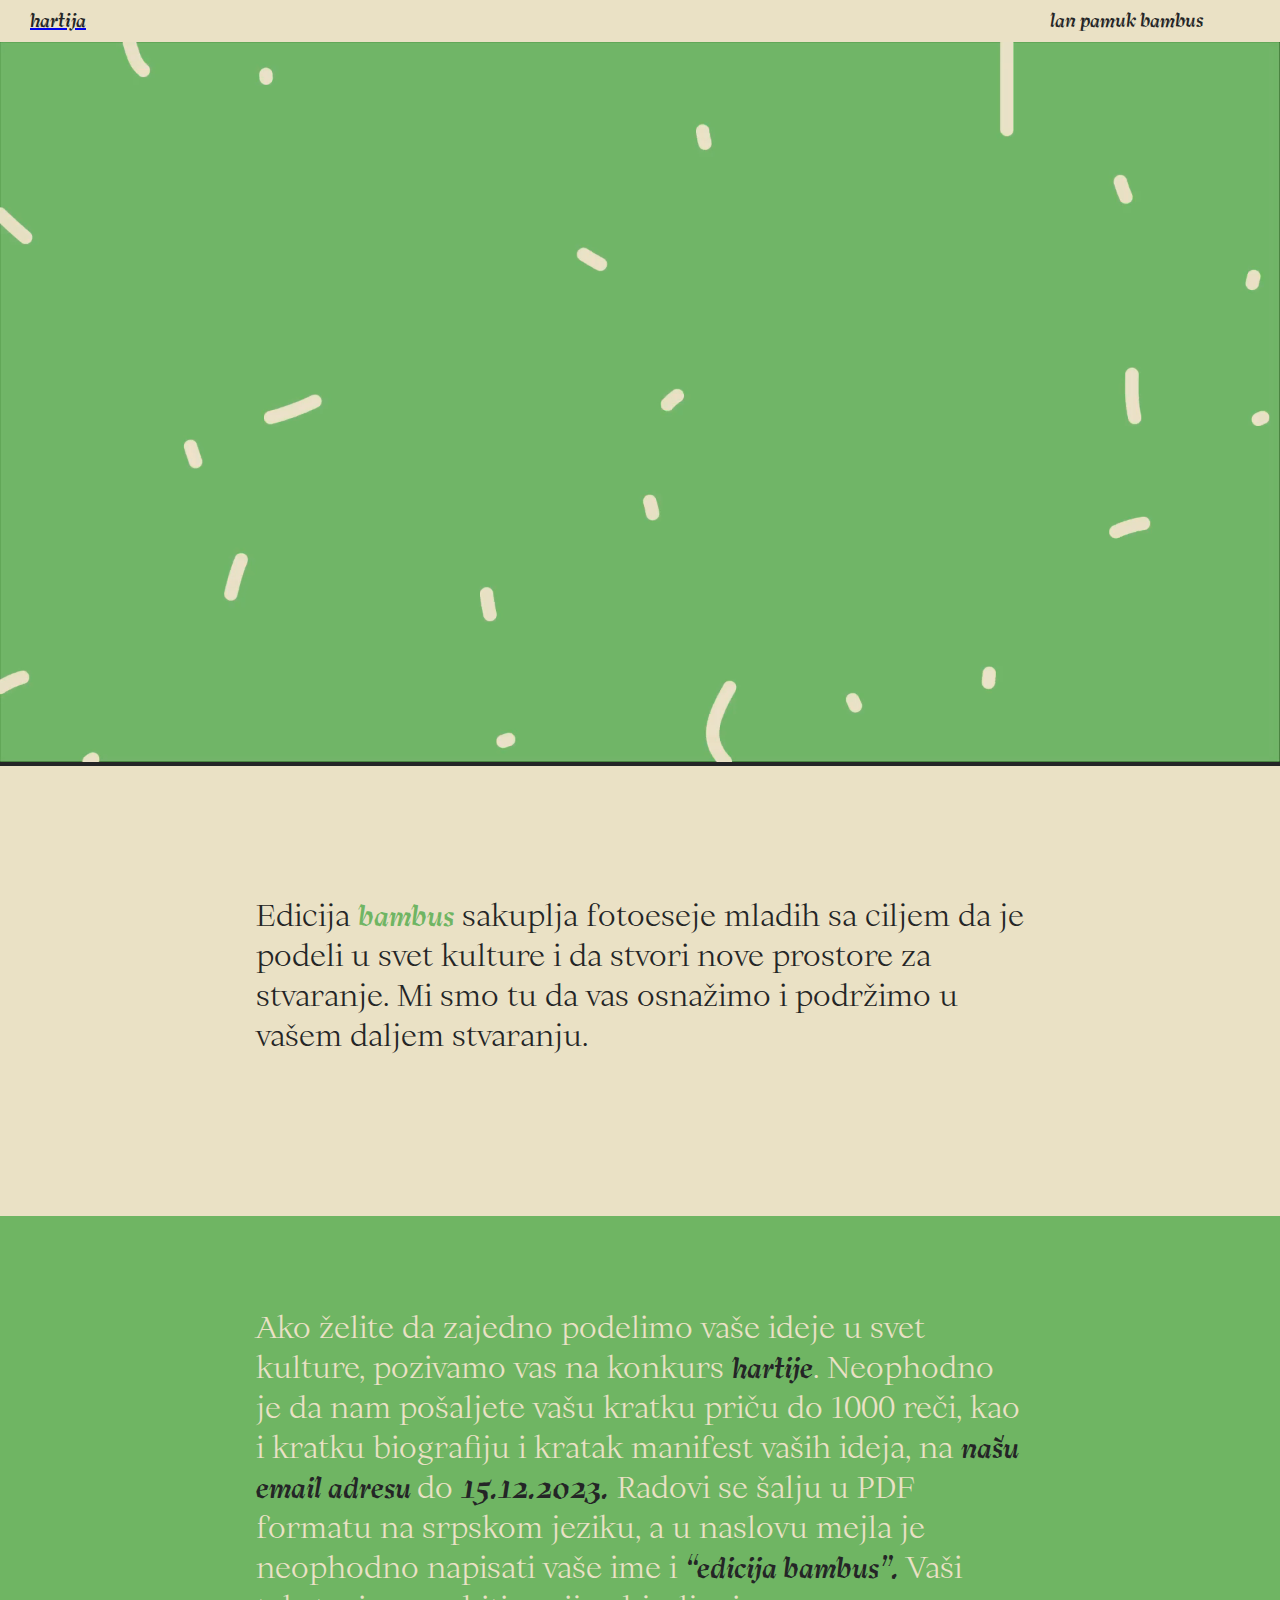
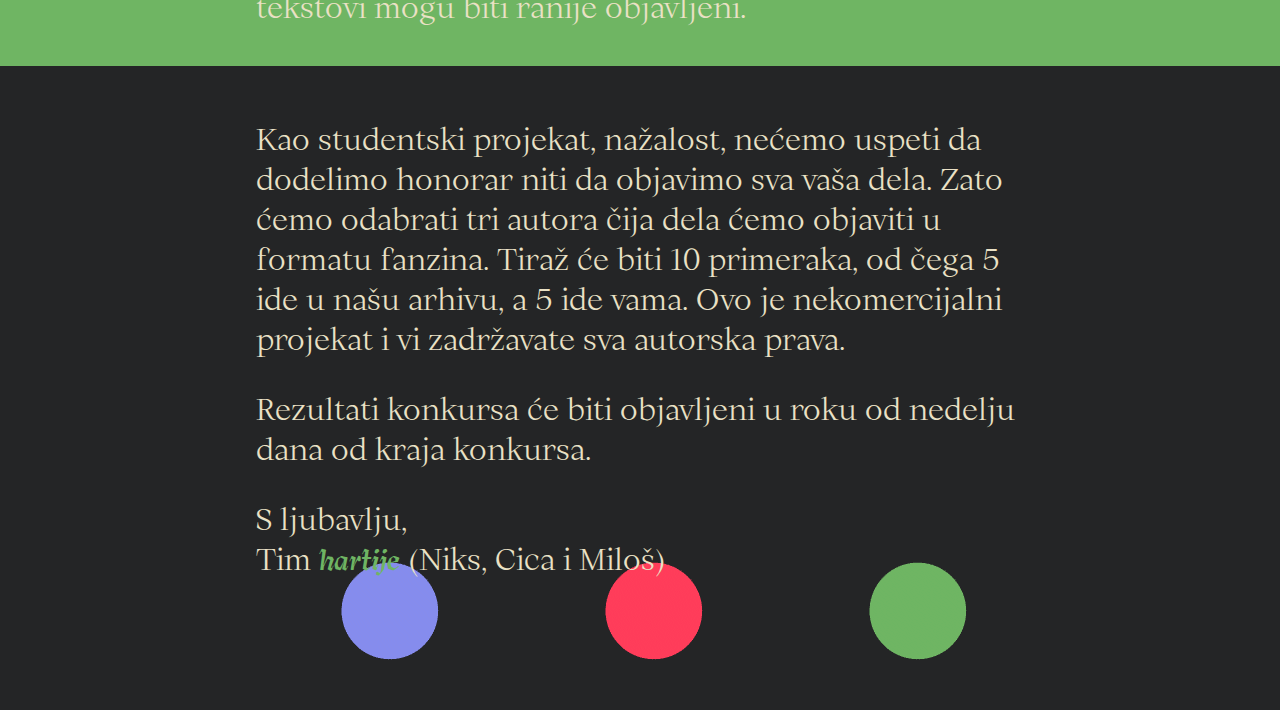
==== html/bambus.html @ 6cda8333 "lan" ====
<!DOCTYPE html>
<html>
<head>
	<meta charset="utf-8">
	<meta name="viewport" content="width=device-width, initial-scale=1">
	<title>bambus</title>
	<link rel="stylesheet" type="text/css" href="./bambus.css">
</head>
<body>
	<header>
		<div id="naslov">
			<a href="../index.html"><h1>hartija</h1></a>
		</div>

		<nav>
			<h1>
				<a href="./lan.html" class="lan">lan</a>
				<a href="./pamuk.html" class="pamuk">pamuk</a>
				<a href="./bambus.html" class="bambus">bambus</a>
			</h1>
		</nav>
	</header>
	
	<section class="vid">
		<div class="holder">
			<video src="../images/bambus landscape.mp4" id="desktop" autoplay muted loop>
			</video>
			<video src="../images/bambus portrait.mp4" id="mobile" autoplay muted loop>
			</video>
		</div>
	</section>

	<section id="bambus-01">
		<div class="text-holder">
			<p>Edicija <span class="bambus">bambus</span> sakuplja fotoeseje mladih sa ciljem da je podeli u svet kulture i da stvori nove prostore za stvaranje. Mi smo tu da vas osnažimo i podržimo u vašem daljem stvaranju.
			</p>
		</div>
	</section>

	<section id="bambus-02">
		<div class="text-holder">
			<p>Ako želite da zajedno podelimo vaše ideje u svet kulture, pozivamo vas na konkurs <span class="bambus">hartije</span>. Neophodno je da nam pošaljete vašu kratku priču do 1000 reči, kao i kratku biografiju i kratak manifest vaših ideja, na <a href="mailto:bambus@hartija.xyz">našu email adresu </a> do <span class="bambus">15.12.2023.</span> Radovi se šalju u PDF formatu na srpskom jeziku, a u naslovu mejla je neophodno napisati vaše ime i <span class="bambus">“edicija bambus”.</span> Vaši tekstovi mogu biti ranije objavljeni.
			</p>
		</div>
	</section>

	<section id="bambus-03">
		<div class="text-holder">
			<p>Kao studentski projekat, nažalost, nećemo uspeti da dodelimo honorar niti da objavimo sva vaša dela. Zato ćemo odabrati tri autora čija dela ćemo objaviti u formatu fanzina. Tiraž će biti 10 primeraka, od čega 5 ide u našu arhivu, a 5 ide vama. Ovo je nekomercijalni projekat i vi zadržavate sva autorska prava.
			</p>
			<p>Rezultati konkursa će biti objavljeni u roku od nedelju dana od kraja konkursa.
			</p>
			<p>S ljubavlju, <br> Tim <span class="bambus">hartije</span> (Niks, Cica i Miloš)
			</p>
		</div>
	</section>

	<section class="grid">
		<a href="./lan.html"><img src="../images/lan active.gif"></a>
		<a href="./pamuk.html"><img src="../images/pamuk active.gif"></a>
		<a href="./bambus.html"><img src="../images/bambus active.gif"></a>
	</section>
</body>
</html>
---- html/bambus.css ----
@font-face {
  font-family: "Antikva Neue";
  src: url('../fonts/Antikva Neue.woff2') format('woff2'),
       url('../fonts/Antikva Neue.woff') format('woff');
  font-weight: 700;
  font-style: italic;
}



@font-face {
  font-family: "Ortica Linear Light";
  src: url('../fonts/OrticaLinear-Light.woff2') format('woff2'),
       url('../fonts/OrticaLinear-Light.woff') format('woff');
  font-weight: 100;
  font-style: normal;
}

body {
  margin: 0;
  box-sizing: border-box;
  background-color: #242526;
}

header {
  position: sticky;
  z-index: 100;
  top: 0;
  margin: 0;
  padding: 10px 0 10px 0;
  background-color: #eae1c5;
  display: grid;
  grid-template-columns: auto auto;
}

header h1 {
  font-family: "Antikva Neue", serif;
  font-weight: 700;
  font-style: italic;
  font-size: 20px;
  color: #242526;
  width:200px;
  margin: 0;  
}

.naslov a {
  font-family: "Antikva Neue", serif;
  font-weight: 700;
  font-style: italic;
  font-size: 20px;
  text-decoration: none;
  color: #242526;
  width:200px;
  margin: 0;  
}

.naslov a:hover{
  font-family: "Ortica Linear Light";
  font-family: 100;
  font-size: 20px;
}

header p{
  font-family: "Ortica Linear Light", serif;
  font-weight: 100;
  font-size: 20px;
  color: #242526;
  margin: 0;
}

nav a {
  color: #242526;
  text-decoration: none;
}

nav a.lan:hover {
  color: #868BE9;
}

nav a.pamuk:hover {
  color: #FF3D5A;
}

nav a.bambus:hover {
  color: #6FB563;
}

#naslov {
  margin-left: 30px;
  justify-self: left;
}

nav {
  margin-right: 30px;
  justify-self: right;
}

section.vid div.holder {
  position: relative;
  top: 0;
  padding: 0;
}

section.vid video {
  width: 100%;
}

section#bambus-01 {
  display: block;
  position: relative;
  background: #eae1c5;
  padding: 0;
}

section#bambus-01 div.text-holder {
  margin: 8% 20%;
  display: block;
  position: absolute;
  justify-content: center;
  align-content: center;
}

section#bambus-01 p{
  font-family: "Ortica Linear Light", serif;
  font-weight: 100;
  display: block;
  color: #242526;
}

section#bambus-01 span {
  font-family: "Antikva Neue";
  font-weight: 700;
  font-style: italic;
  display: inline;
  color: #FF3D5A;
}

section#bambus-01 {
  display: block;
  position: relative;
  background: #eae1c5;
  padding: 0;
}

section#bambus-01 div.text-holder {
  margin: 8% 20%;
  display: block;
  position: absolute;
  justify-content: center;
  align-content: center;
}

section#bambus-01 p{
  font-family: "Ortica Linear Light", serif;
  font-weight: 100;
  display: block;
  color: #242526;
}

section#bambus-01 span {
  font-family: "Antikva Neue";
  font-weight: 700;
  font-style: italic;
  display: inline;
  color: #6FB563;
}

section#bambus-02 {
  display: block;
  position: relative;
  background: #6FB563;
  padding: 0;
}

section#bambus-02 div.text-holder {
  margin: 5% 20%;
  display: block;
  position: absolute;
  justify-content: center;
  align-content: center;
}

section#bambus-02 p{
  font-family: "Ortica Linear Light", serif;
  font-weight: 100;
  display: block;
  color: #eae1c5;
}

section#bambus-02 a, span {
  font-family: "Antikva Neue";
  font-weight: 700;
  font-style: italic;
  text-decoration: none;
  display: inline;
  color: #242526;
}

section#bambus-03 {
  display: block;
  position: relative;
  background: #242526;
  padding: 0;
}

section#bambus-03 div.text-holder {
  margin: 2% 20%;
  display: block;
  position: absolute;
  justify-content: center;
  align-content: center;
}

section#bambus-03 p{
  font-family: "Ortica Linear Light", serif;
  font-weight: 100;
  display: block;
  color: #eae1c5;
}

section#bambus-03 span {
  font-family: "Antikva Neue";
  font-weight: 700;
  font-style: italic;
  text-decoration: none;
  display: inline;
  color: #6FB563;
}

section.grid {
  display: grid;
  margin: 5vh 5vw 5vh 15vw;
  grid-row-gap: 5vw;
  grid-column-gap: 5vw;
  justify-content: center;
  align-items: center;
}

section.grid img{
  width: 50%;
  justify-content: center;
  align-items: center;
}


@media screen and (max-width: 700px) {
    #desktop {
      display: none;
    }

    section.grid {
      grid-template-columns: auto auto auto;
    }

    section#bambus-01 {
      height: 40vh  ;
    }

    section#bambus-01 div.text-holder {
      font-size: 20px;
    }

    section#bambus-02 {
      height: 80vh;
    }

    section#bambus-02 div.text-holder {
      font-size: 20px;
    }

    section#bambus-03 {
      height: 80vh;
    }

    section#bambus-03 div.text-holder {
      font-size: 20px;
    }
}
    
@media screen and (min-width: 701px) {

    #mobile {
        display: none;
    }

    section.grid {
      grid-template-columns: auto auto auto;
    }

    section#bambus-01 {
      height: 50vh;
    }

    section#bambus-01 div.text-holder {
      font-size: 30px;
    }

    section#bambus-02 {
      height: 50vh;
    }

    section#bambus-02 div.text-holder {
      font-size: 30px;
    }

    section#bambus-03 {
      height: 50vh;
    }

    section#bambus-03 div.text-holder {
      font-size: 30px;
    }

}
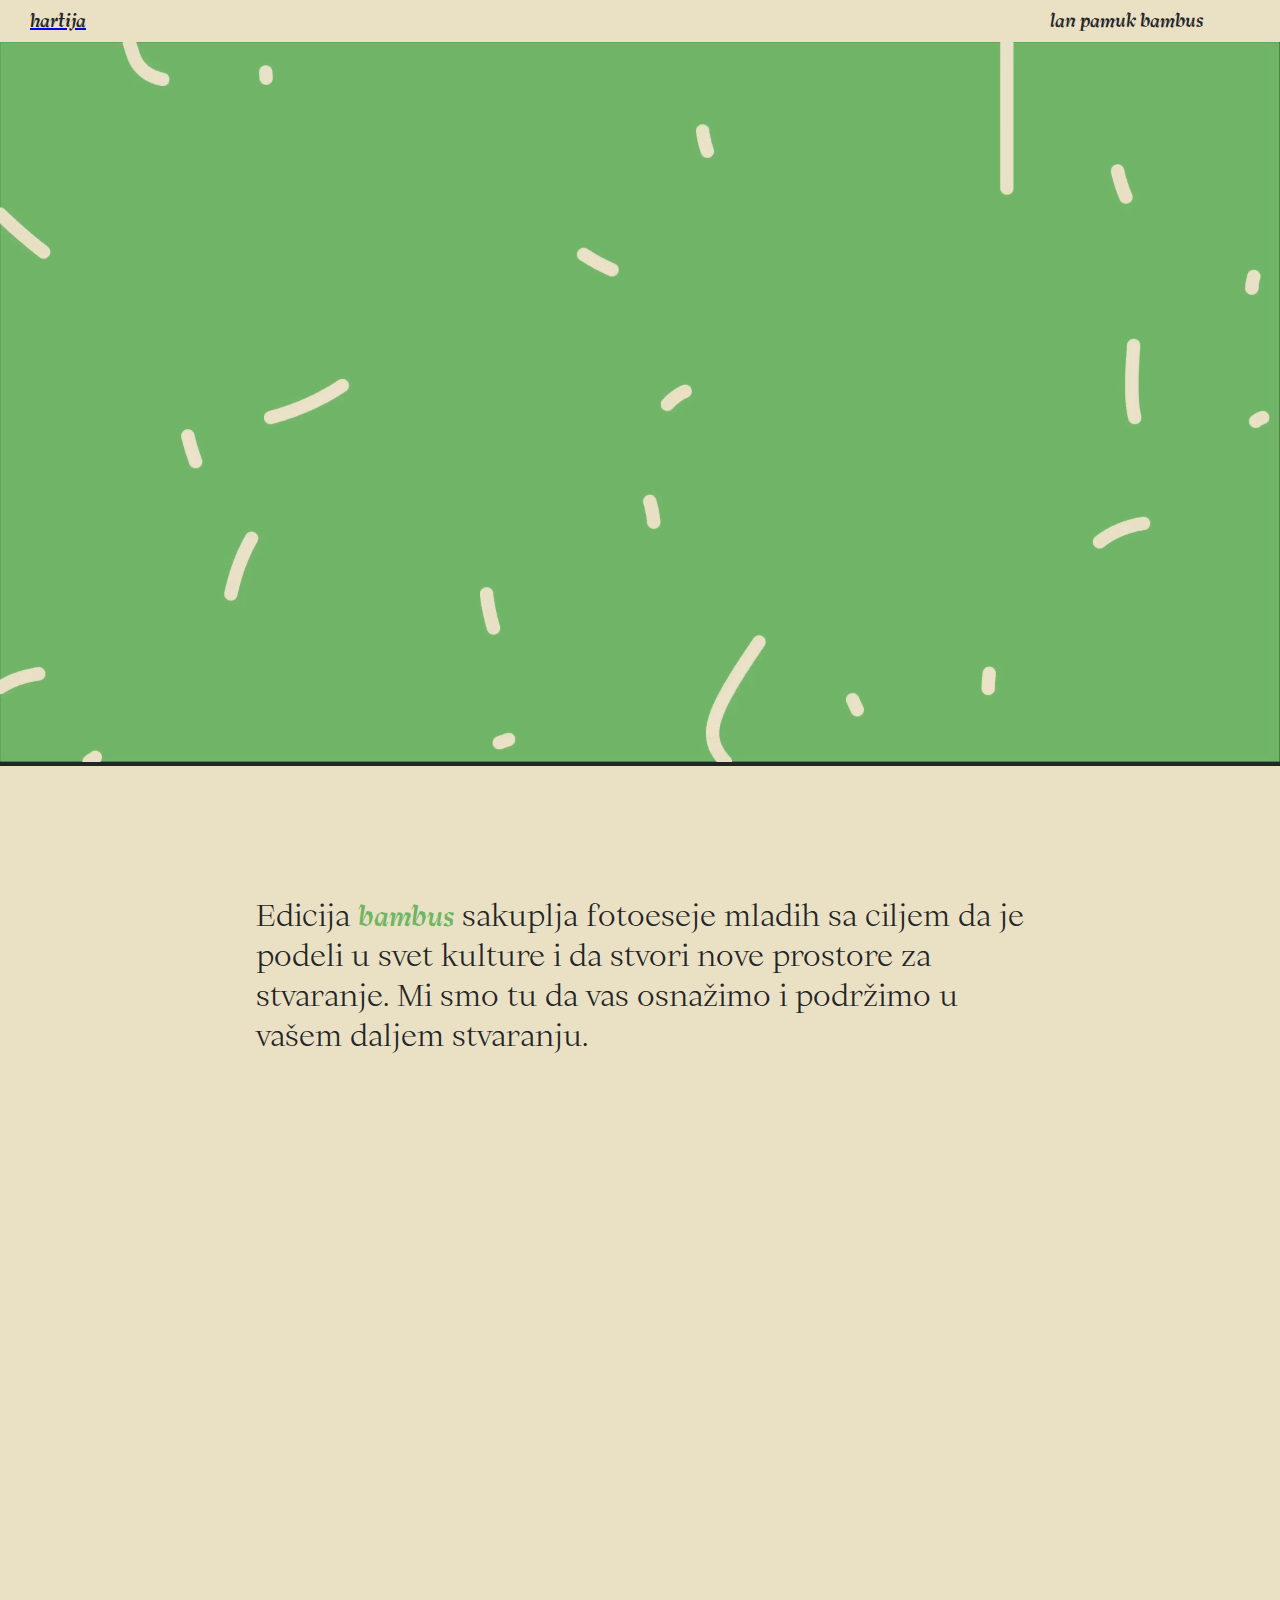
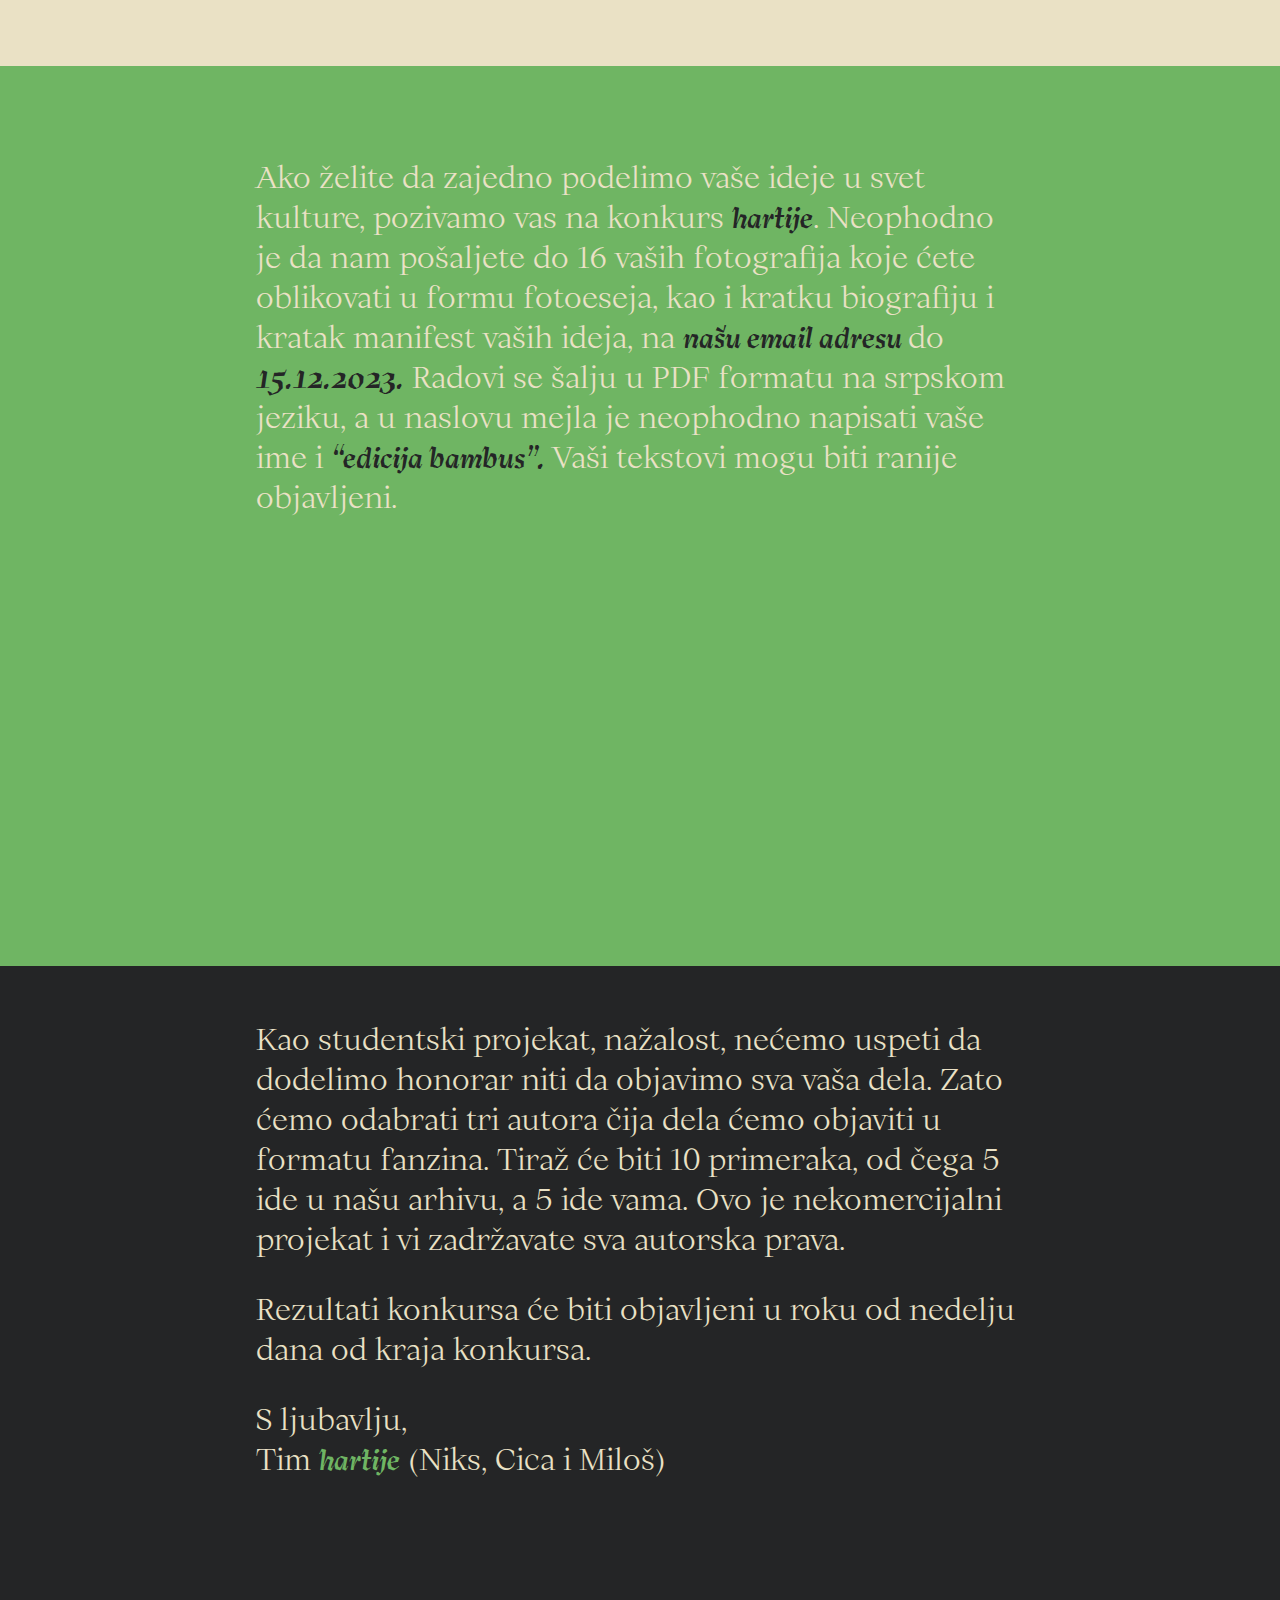
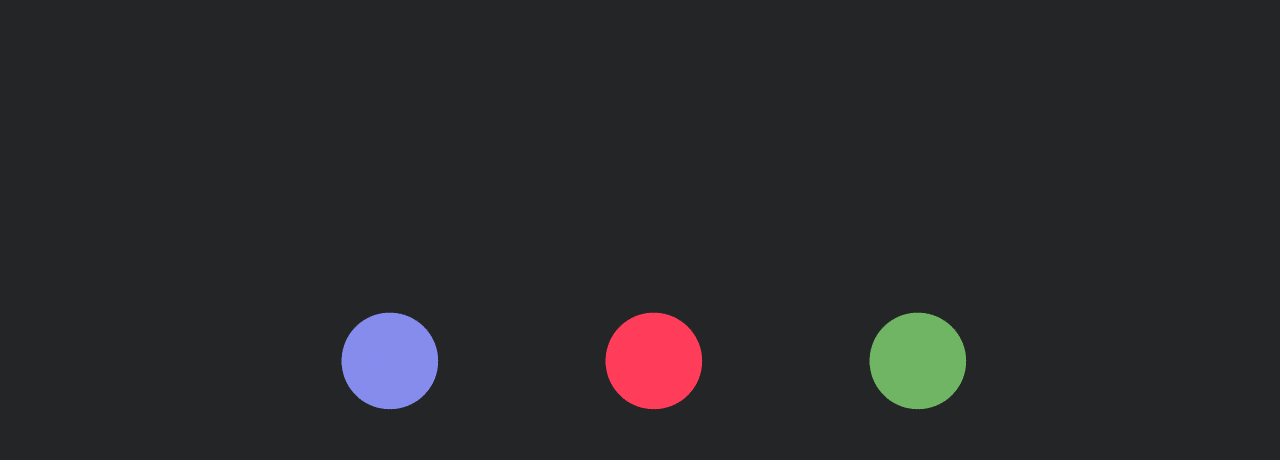
==== commit 2d2ea040: "typo" ====
--- a/html/bambus.html
+++ b/html/bambus.html
@@ -39,7 +39,7 @@
 
 	<section id="bambus-02">
 		<div class="text-holder">
-			<p>Ako želite da zajedno podelimo vaše ideje u svet kulture, pozivamo vas na konkurs <span class="bambus">hartije</span>. Neophodno je da nam pošaljete vašu kratku priču do 1000 reči, kao i kratku biografiju i kratak manifest vaših ideja, na <a href="mailto:bambus@hartija.xyz">našu email adresu </a> do <span class="bambus">15.12.2023.</span> Radovi se šalju u PDF formatu na srpskom jeziku, a u naslovu mejla je neophodno napisati vaše ime i <span class="bambus">“edicija bambus”.</span> Vaši tekstovi mogu biti ranije objavljeni.
+			<p>Ako želite da zajedno podelimo vaše ideje u svet kulture, pozivamo vas na konkurs <span class="bambus">hartije</span>. Neophodno je da nam pošaljete do 16 vaših fotografija koje ćete oblikovati u formu fotoeseja, kao i kratku biografiju i kratak manifest vaših ideja, na <a href="mailto:bambus@hartija.xyz">našu email adresu </a> do <span class="bambus">15.12.2023.</span> Radovi se šalju u PDF formatu na srpskom jeziku, a u naslovu mejla je neophodno napisati vaše ime i <span class="bambus">“edicija bambus”.</span> Vaši tekstovi mogu biti ranije objavljeni.
 			</p>
 		</div>
 	</section>
--- a/html/bambus.css
+++ b/html/bambus.css
@@ -132,36 +132,6 @@
   font-weight: 700;
   font-style: italic;
   display: inline;
-  color: #FF3D5A;
-}
-
-section#bambus-01 {
-  display: block;
-  position: relative;
-  background: #eae1c5;
-  padding: 0;
-}
-
-section#bambus-01 div.text-holder {
-  margin: 8% 20%;
-  display: block;
-  position: absolute;
-  justify-content: center;
-  align-content: center;
-}
-
-section#bambus-01 p{
-  font-family: "Ortica Linear Light", serif;
-  font-weight: 100;
-  display: block;
-  color: #242526;
-}
-
-section#bambus-01 span {
-  font-family: "Antikva Neue";
-  font-weight: 700;
-  font-style: italic;
-  display: inline;
   color: #6FB563;
 }
 
@@ -253,7 +223,7 @@
     }
 
     section#bambus-01 {
-      height: 40vh  ;
+      height: 100vh;
     }
 
     section#bambus-01 div.text-holder {
@@ -261,7 +231,7 @@
     }
 
     section#bambus-02 {
-      height: 80vh;
+      height: 100vh;
     }
 
     section#bambus-02 div.text-holder {
@@ -269,7 +239,7 @@
     }
 
     section#bambus-03 {
-      height: 80vh;
+      height: 100vh;
     }
 
     section#bambus-03 div.text-holder {
@@ -288,7 +258,7 @@
     }
 
     section#bambus-01 {
-      height: 50vh;
+      height: 100vh;
     }
 
     section#bambus-01 div.text-holder {
@@ -296,7 +266,7 @@
     }
 
     section#bambus-02 {
-      height: 50vh;
+      height: 100vh;
     }
 
     section#bambus-02 div.text-holder {
@@ -304,7 +274,7 @@
     }
 
     section#bambus-03 {
-      height: 50vh;
+      height: 100vh;
     }
 
     section#bambus-03 div.text-holder {
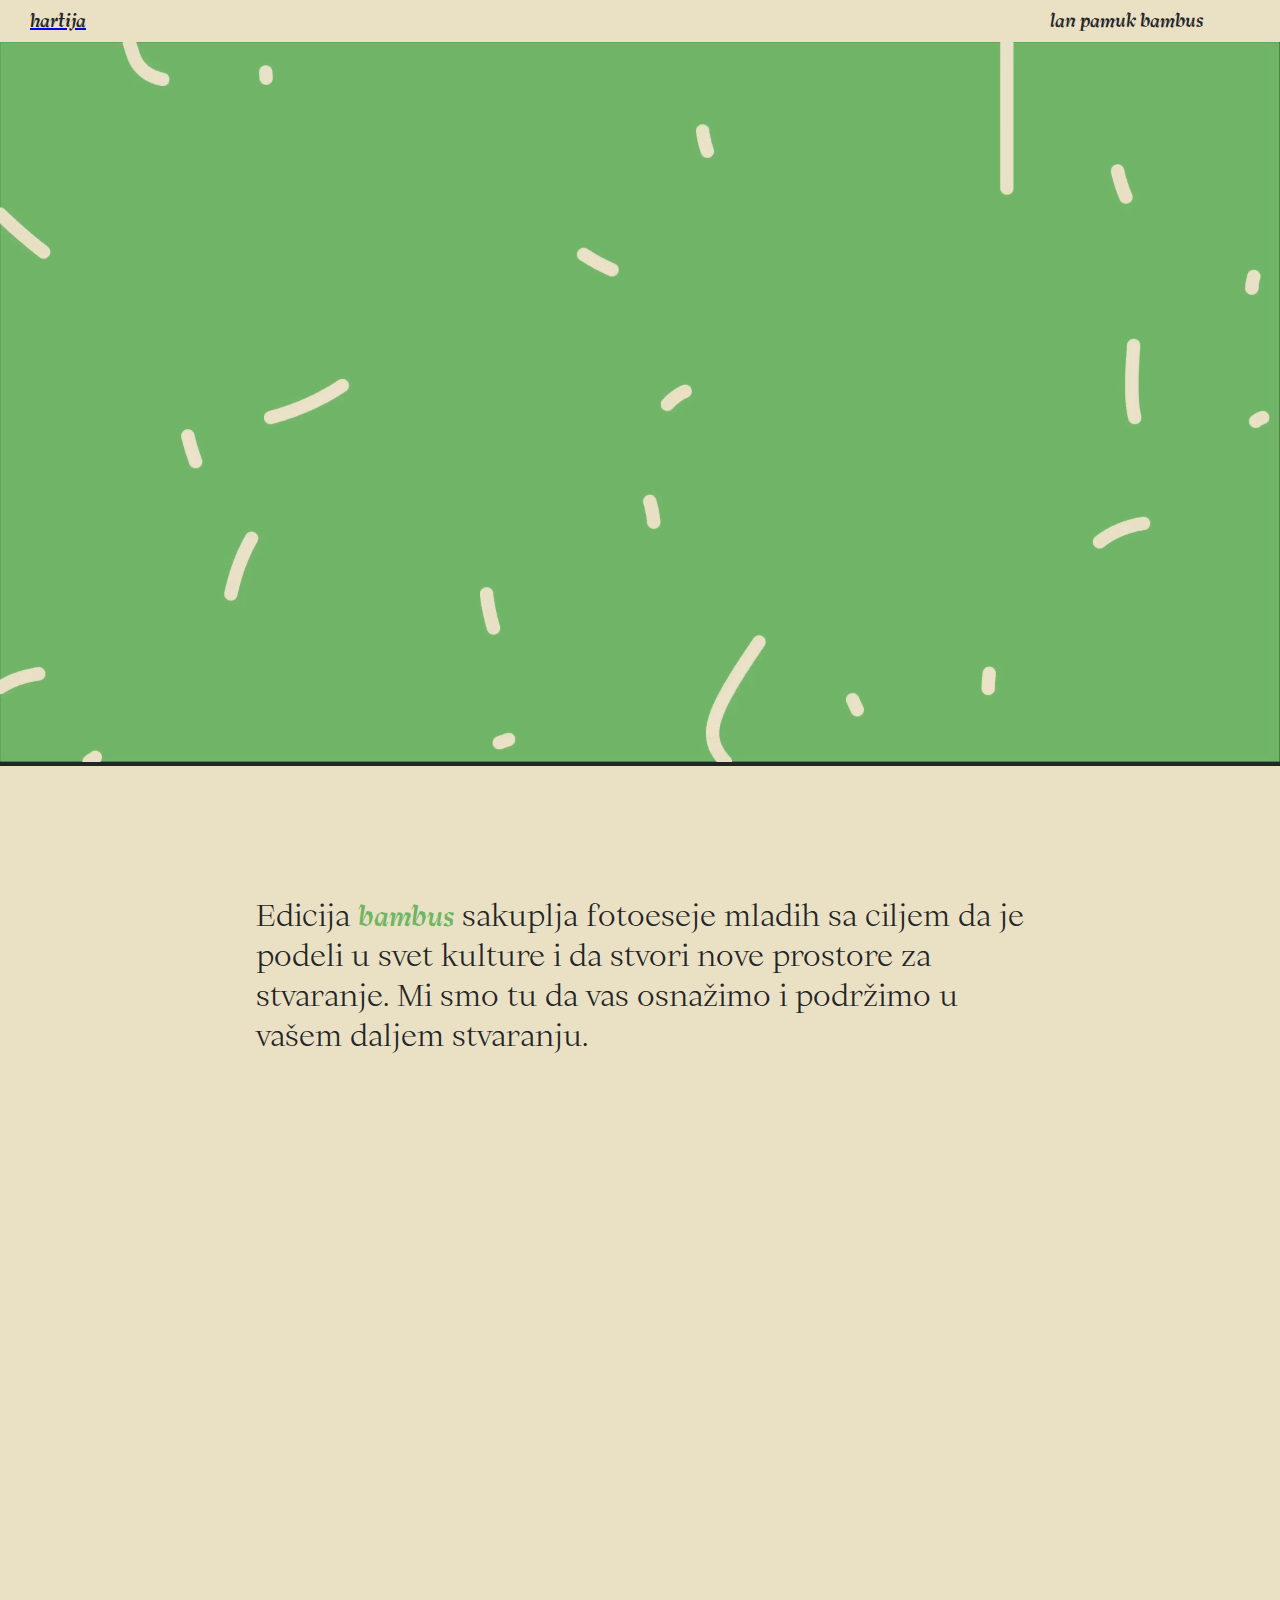
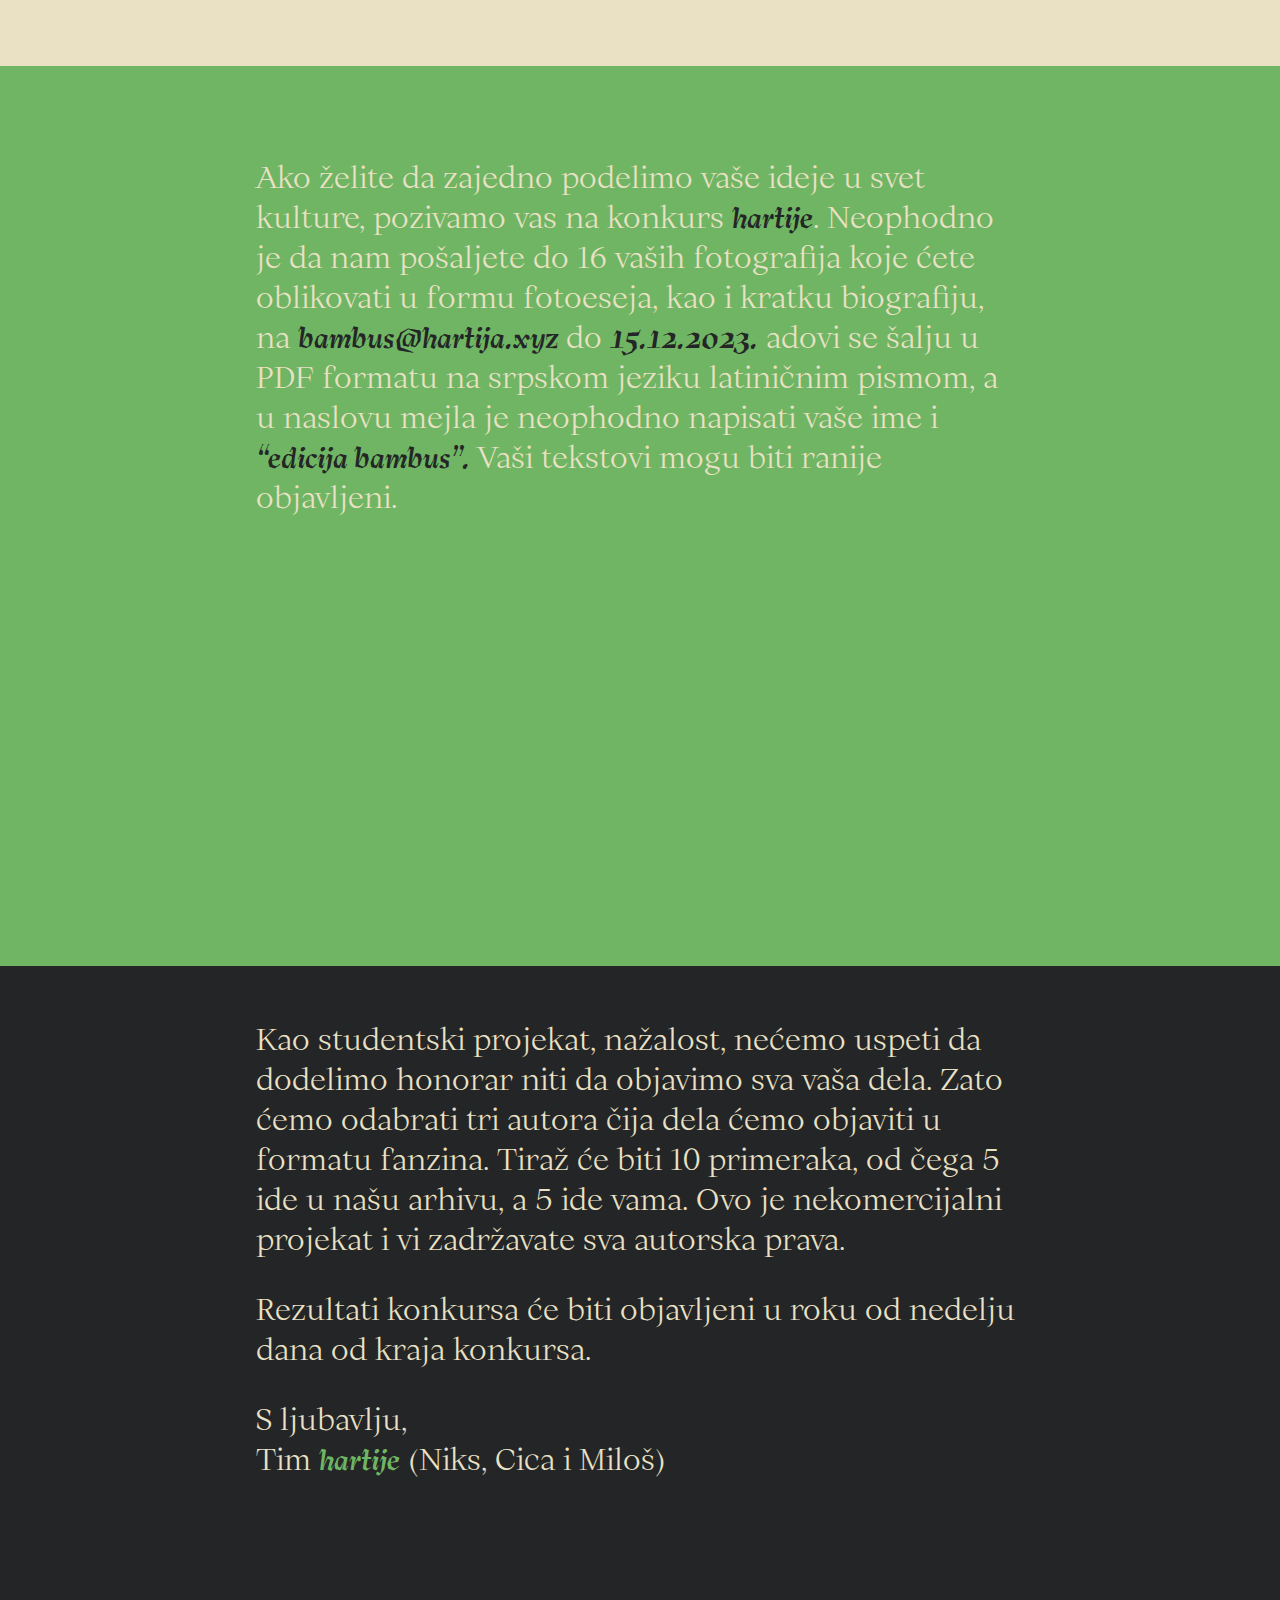
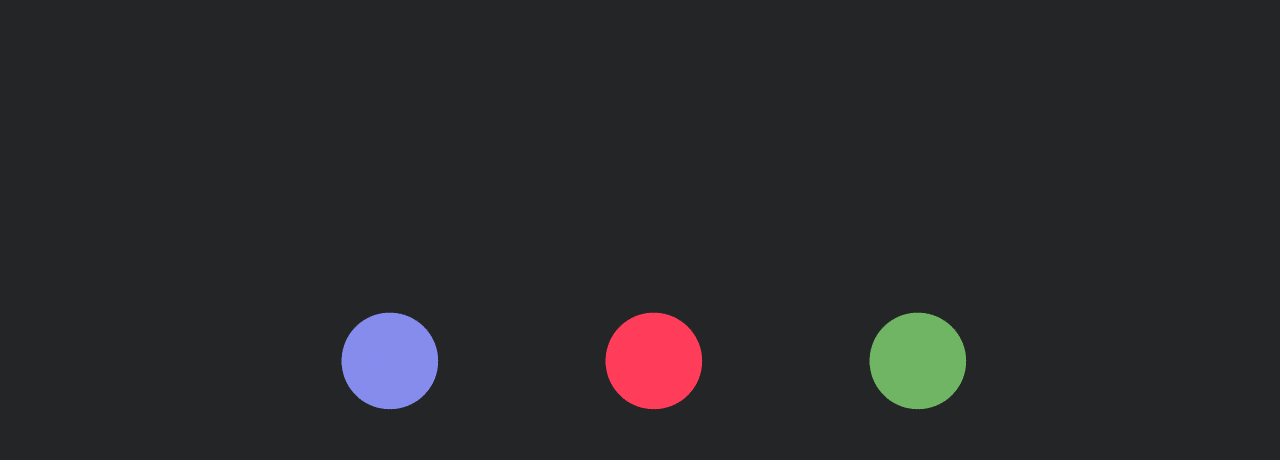
==== commit 002943b4: "gadfghaddfah" ====
--- a/html/bambus.html
+++ b/html/bambus.html
@@ -39,7 +39,7 @@
 
 	<section id="bambus-02">
 		<div class="text-holder">
-			<p>Ako želite da zajedno podelimo vaše ideje u svet kulture, pozivamo vas na konkurs <span class="bambus">hartije</span>. Neophodno je da nam pošaljete do 16 vaših fotografija koje ćete oblikovati u formu fotoeseja, kao i kratku biografiju i kratak manifest vaših ideja, na <a href="mailto:bambus@hartija.xyz">našu email adresu </a> do <span class="bambus">15.12.2023.</span> Radovi se šalju u PDF formatu na srpskom jeziku, a u naslovu mejla je neophodno napisati vaše ime i <span class="bambus">“edicija bambus”.</span> Vaši tekstovi mogu biti ranije objavljeni.
+			<p>Ako želite da zajedno podelimo vaše ideje u svet kulture, pozivamo vas na konkurs <span class="bambus">hartije</span>. Neophodno je da nam pošaljete do 16 vaših fotografija koje ćete oblikovati u formu fotoeseja, kao i kratku biografiju, na <a href="mailto:bambus@hartija.xyz">bambus@hartija.xyz</a> do <span class="bambus">15.12.2023.</span> adovi se šalju u PDF formatu na srpskom jeziku latiničnim pismom, a u naslovu mejla je neophodno napisati vaše ime i <span class="bambus">“edicija bambus”.</span> Vaši tekstovi mogu biti ranije objavljeni.
 			</p>
 		</div>
 	</section>
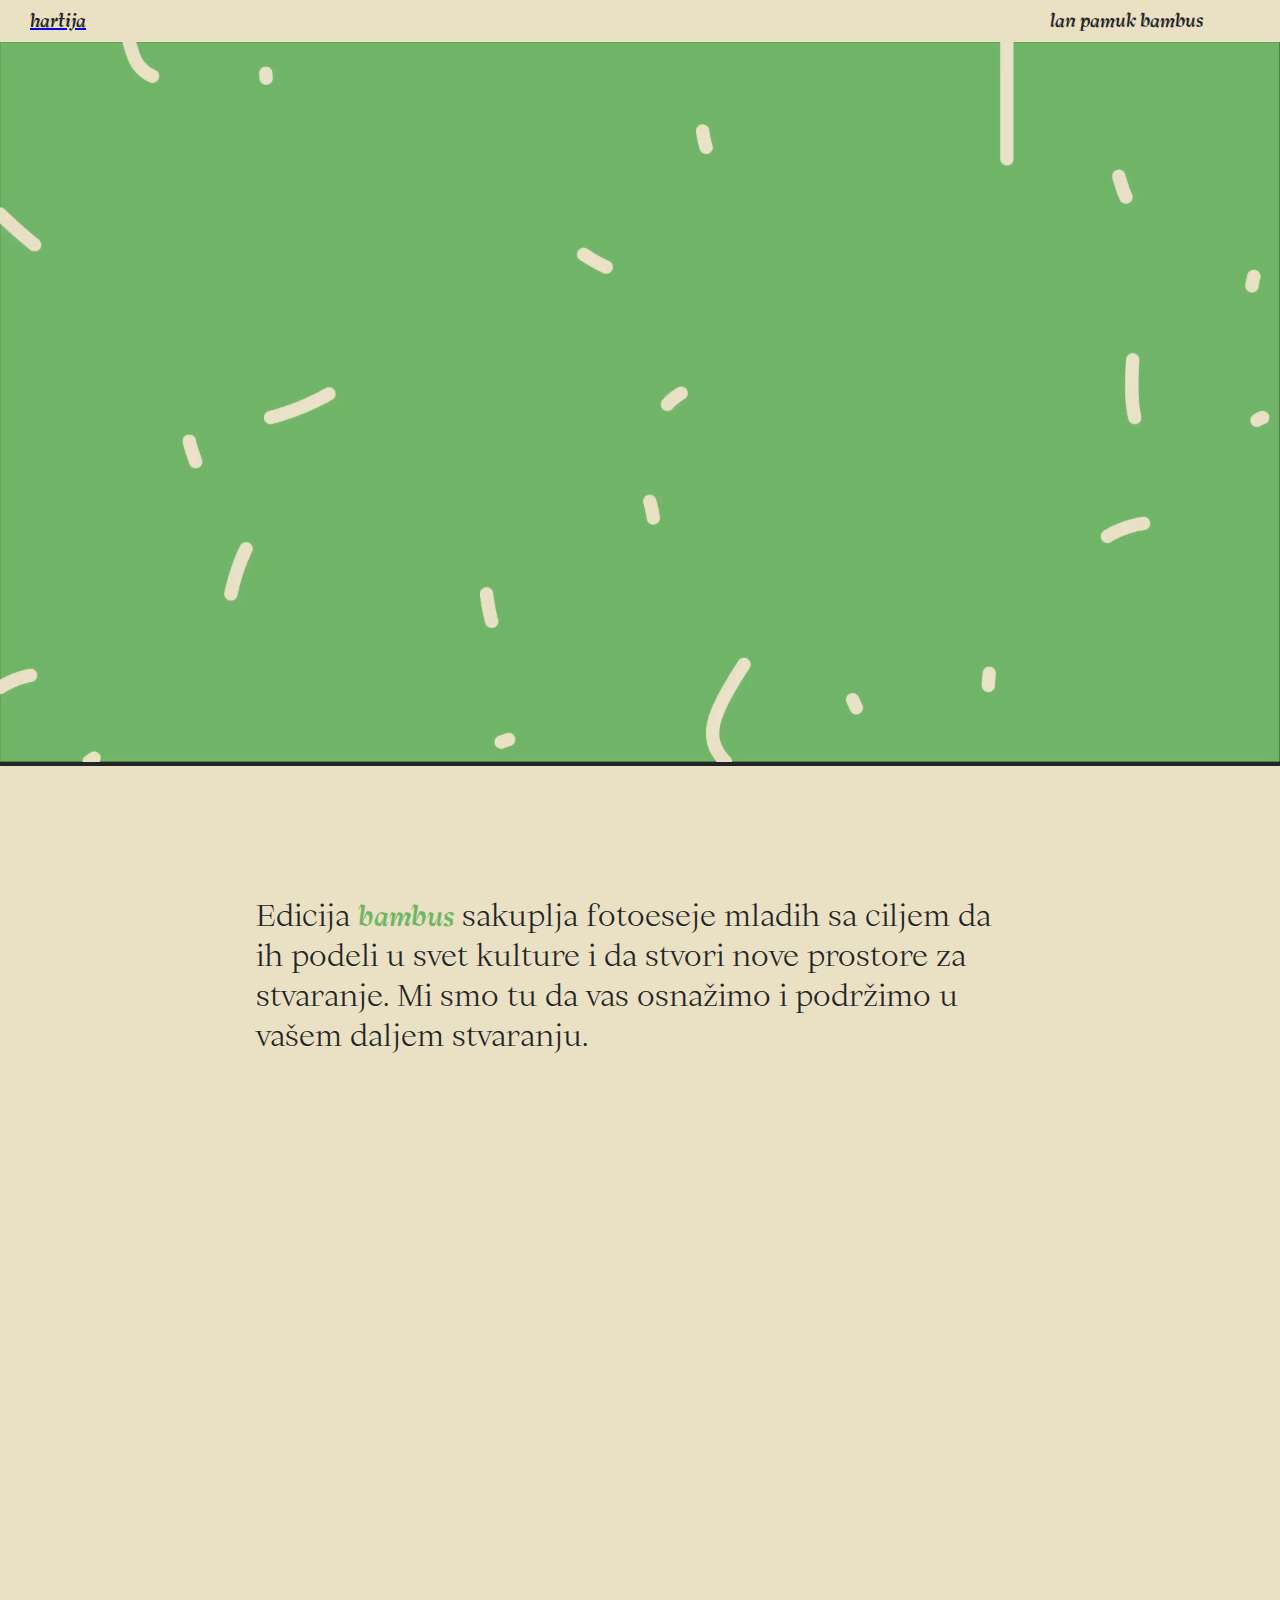
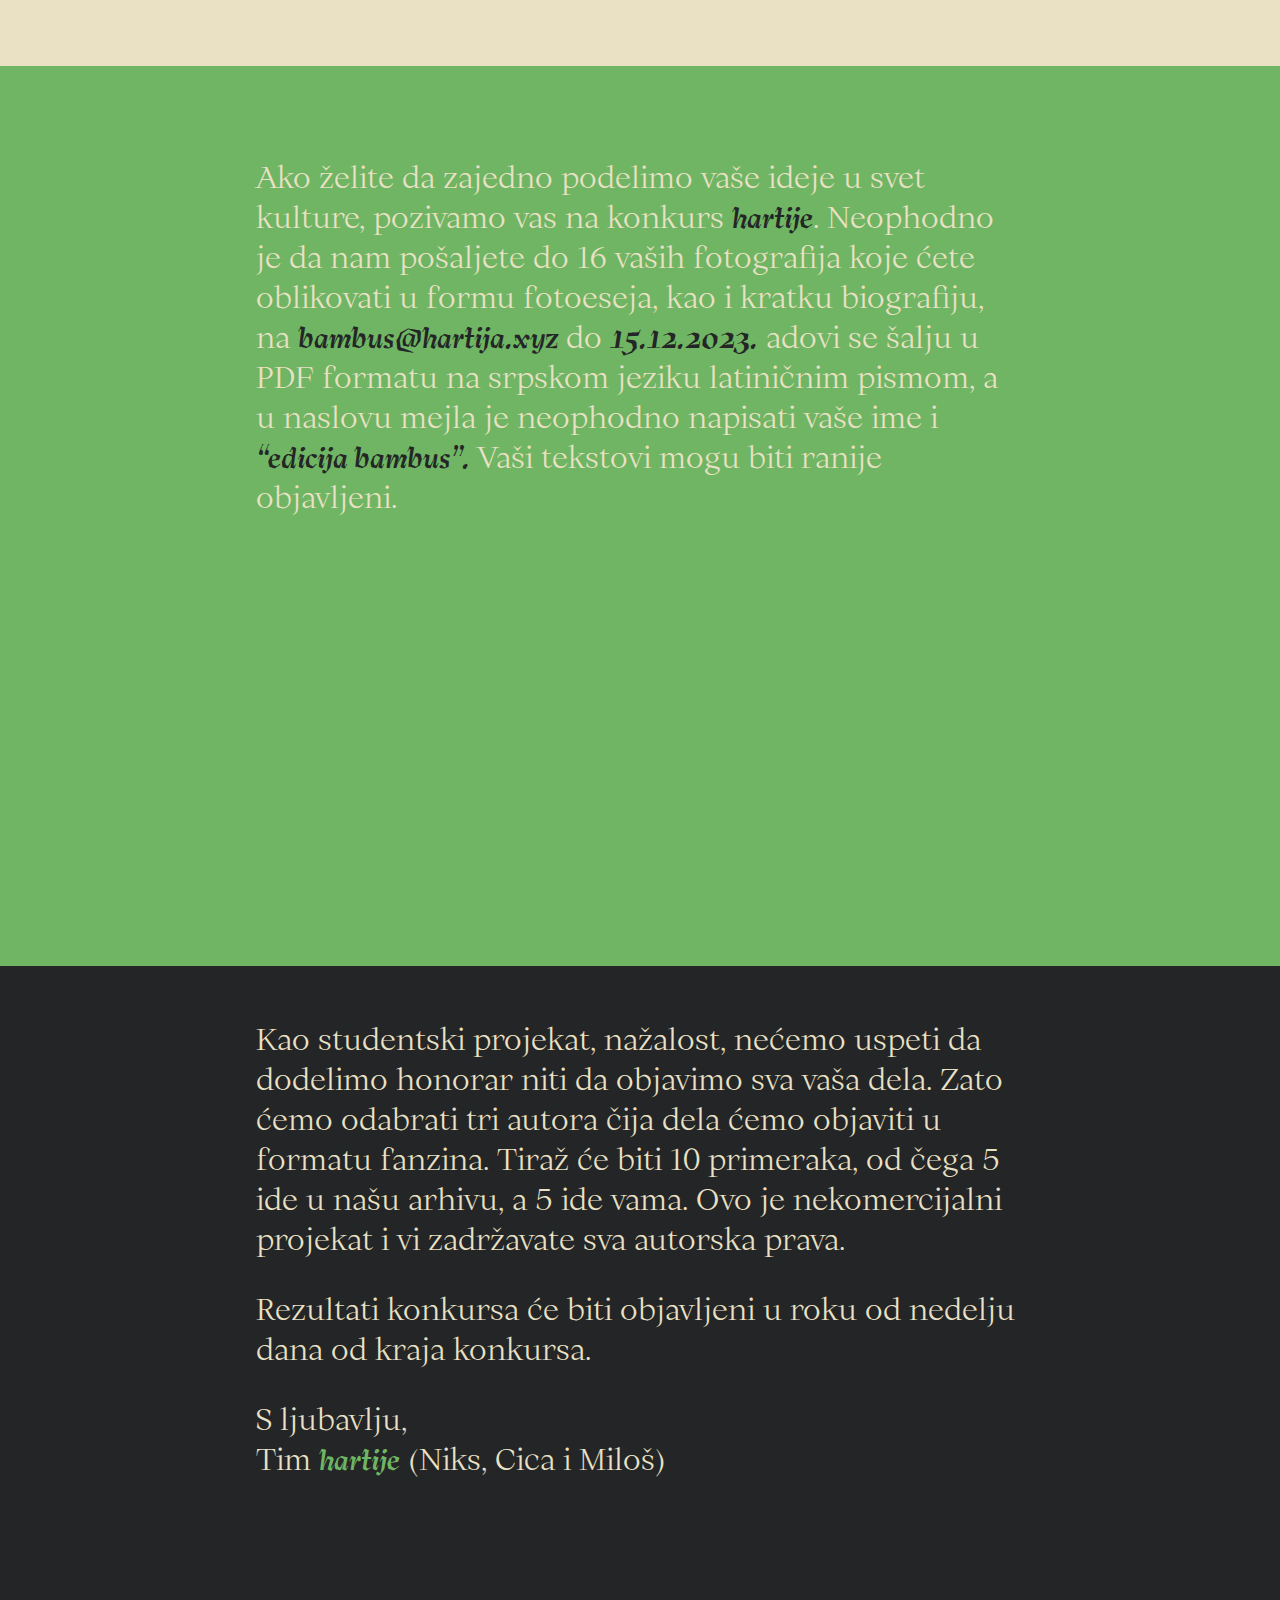
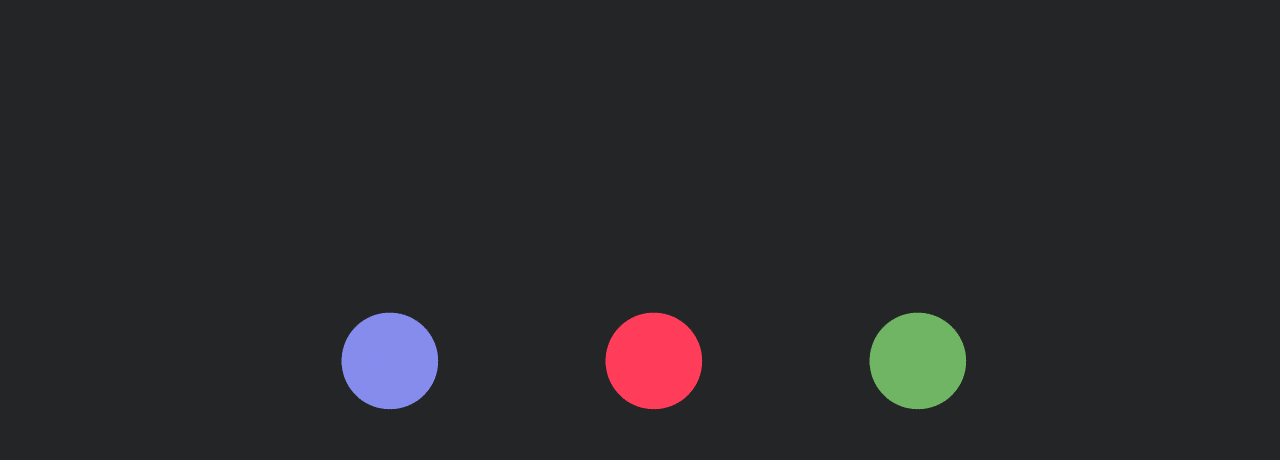
==== commit b79996fb: "adshgahafdh" ====
--- a/html/bambus.html
+++ b/html/bambus.html
@@ -32,7 +32,7 @@
 
 	<section id="bambus-01">
 		<div class="text-holder">
-			<p>Edicija <span class="bambus">bambus</span> sakuplja fotoeseje mladih sa ciljem da je podeli u svet kulture i da stvori nove prostore za stvaranje. Mi smo tu da vas osnažimo i podržimo u vašem daljem stvaranju.
+			<p>Edicija <span class="bambus">bambus</span> sakuplja fotoeseje mladih sa ciljem da ih podeli u svet kulture i da stvori nove prostore za stvaranje. Mi smo tu da vas osnažimo i podržimo u vašem daljem stvaranju.
 			</p>
 		</div>
 	</section>
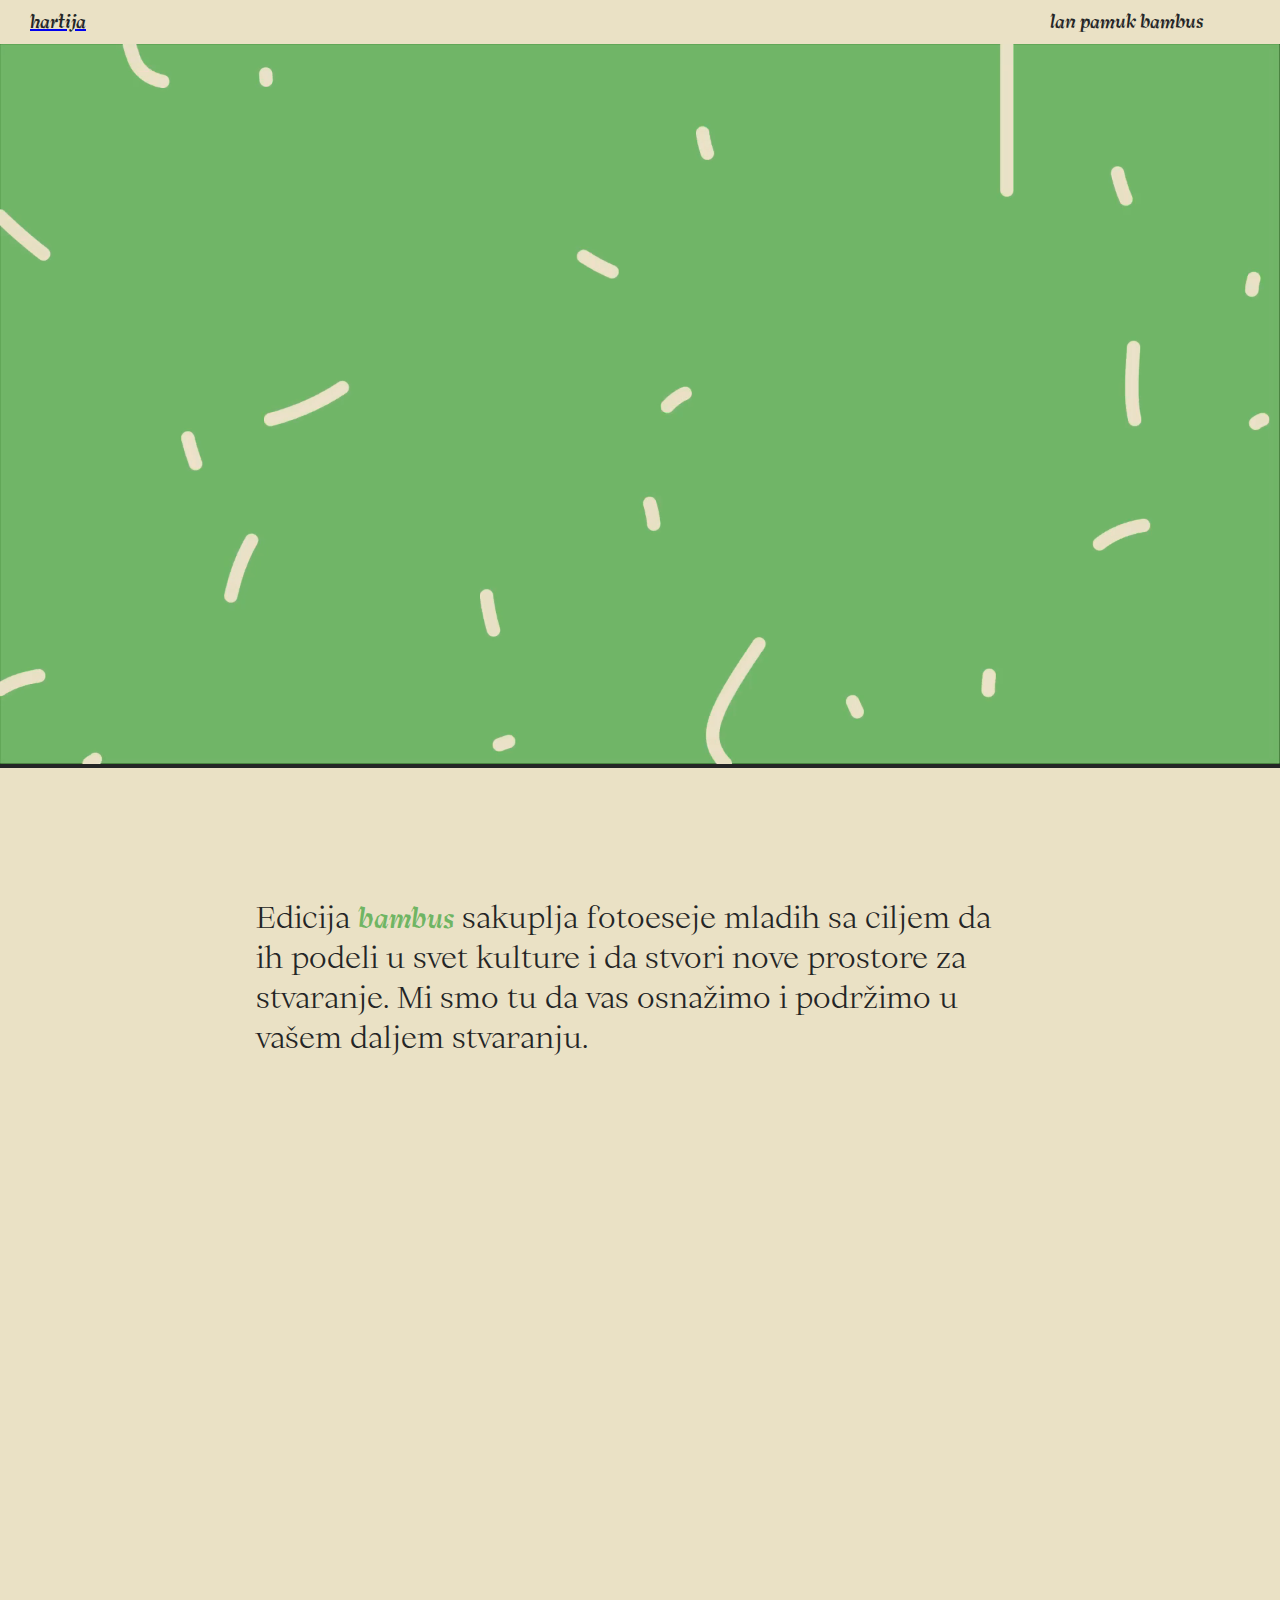
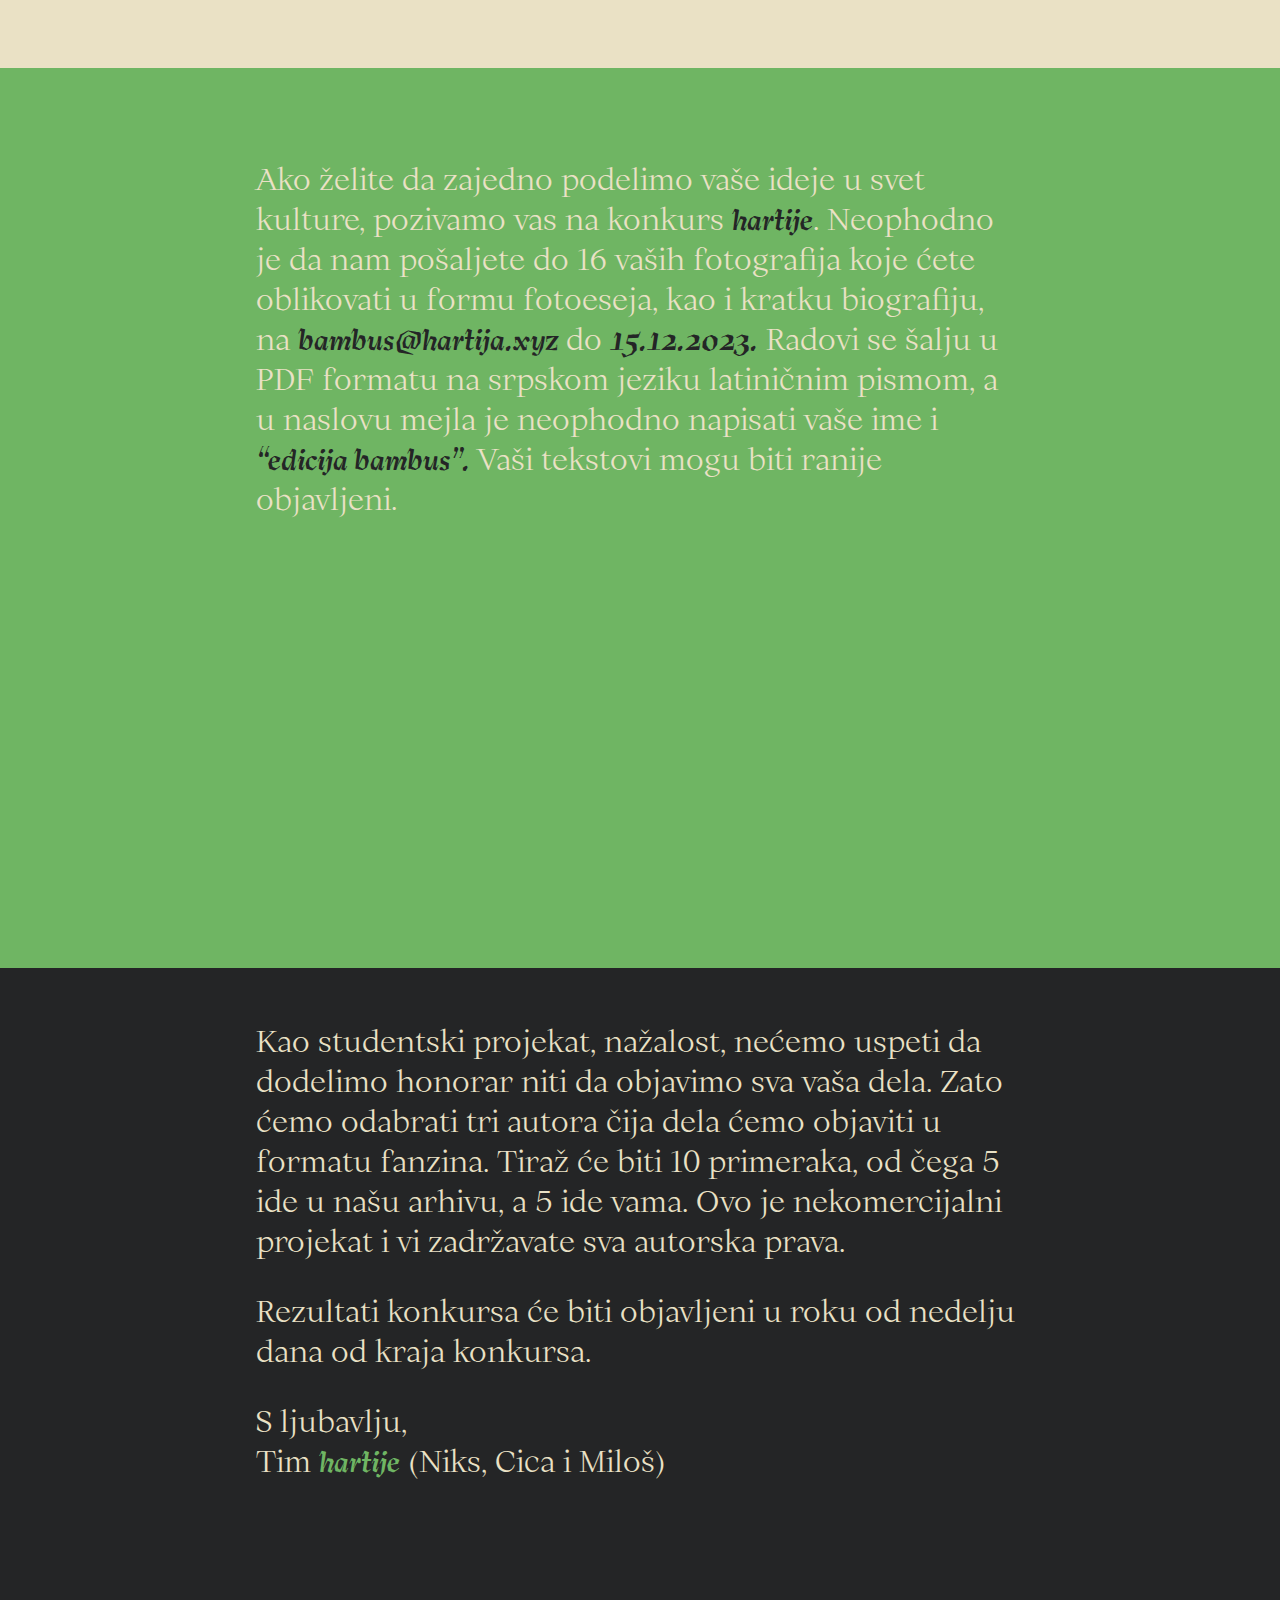
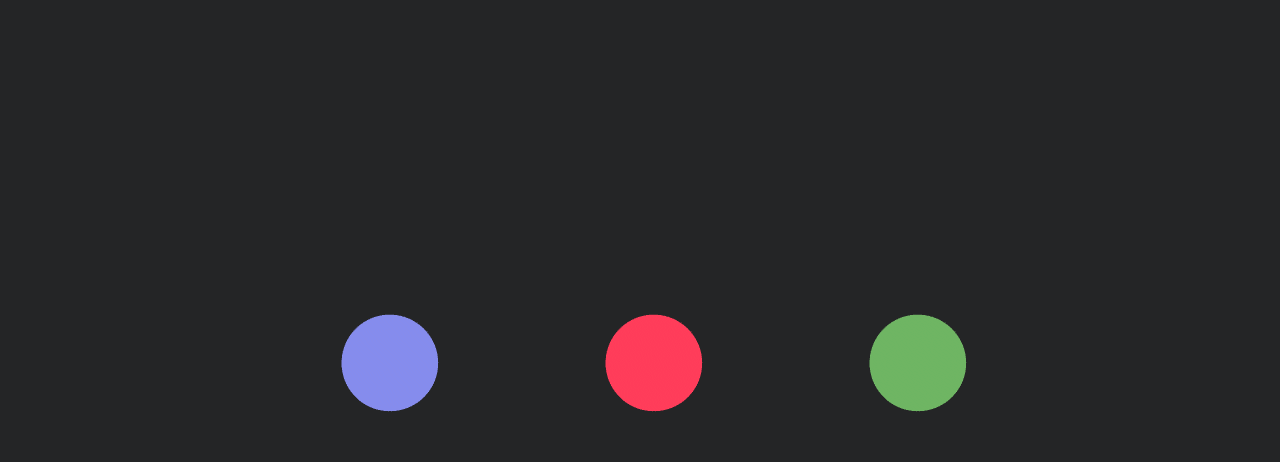
==== commit f0c6064b: "typo @bambus.html" ====
--- a/html/bambus.html
+++ b/html/bambus.html
@@ -39,7 +39,7 @@
 
 	<section id="bambus-02">
 		<div class="text-holder">
-			<p>Ako želite da zajedno podelimo vaše ideje u svet kulture, pozivamo vas na konkurs <span class="bambus">hartije</span>. Neophodno je da nam pošaljete do 16 vaših fotografija koje ćete oblikovati u formu fotoeseja, kao i kratku biografiju, na <a href="mailto:bambus@hartija.xyz">bambus@hartija.xyz</a> do <span class="bambus">15.12.2023.</span> adovi se šalju u PDF formatu na srpskom jeziku latiničnim pismom, a u naslovu mejla je neophodno napisati vaše ime i <span class="bambus">“edicija bambus”.</span> Vaši tekstovi mogu biti ranije objavljeni.
+			<p>Ako želite da zajedno podelimo vaše ideje u svet kulture, pozivamo vas na konkurs <span class="bambus">hartije</span>. Neophodno je da nam pošaljete do 16 vaših fotografija koje ćete oblikovati u formu fotoeseja, kao i kratku biografiju, na <a href="mailto:bambus@hartija.xyz">bambus@hartija.xyz</a> do <span class="bambus">15.12.2023.</span> Radovi se šalju u PDF formatu na srpskom jeziku latiničnim pismom, a u naslovu mejla je neophodno napisati vaše ime i <span class="bambus">“edicija bambus”.</span> Vaši tekstovi mogu biti ranije objavljeni.
 			</p>
 		</div>
 	</section>
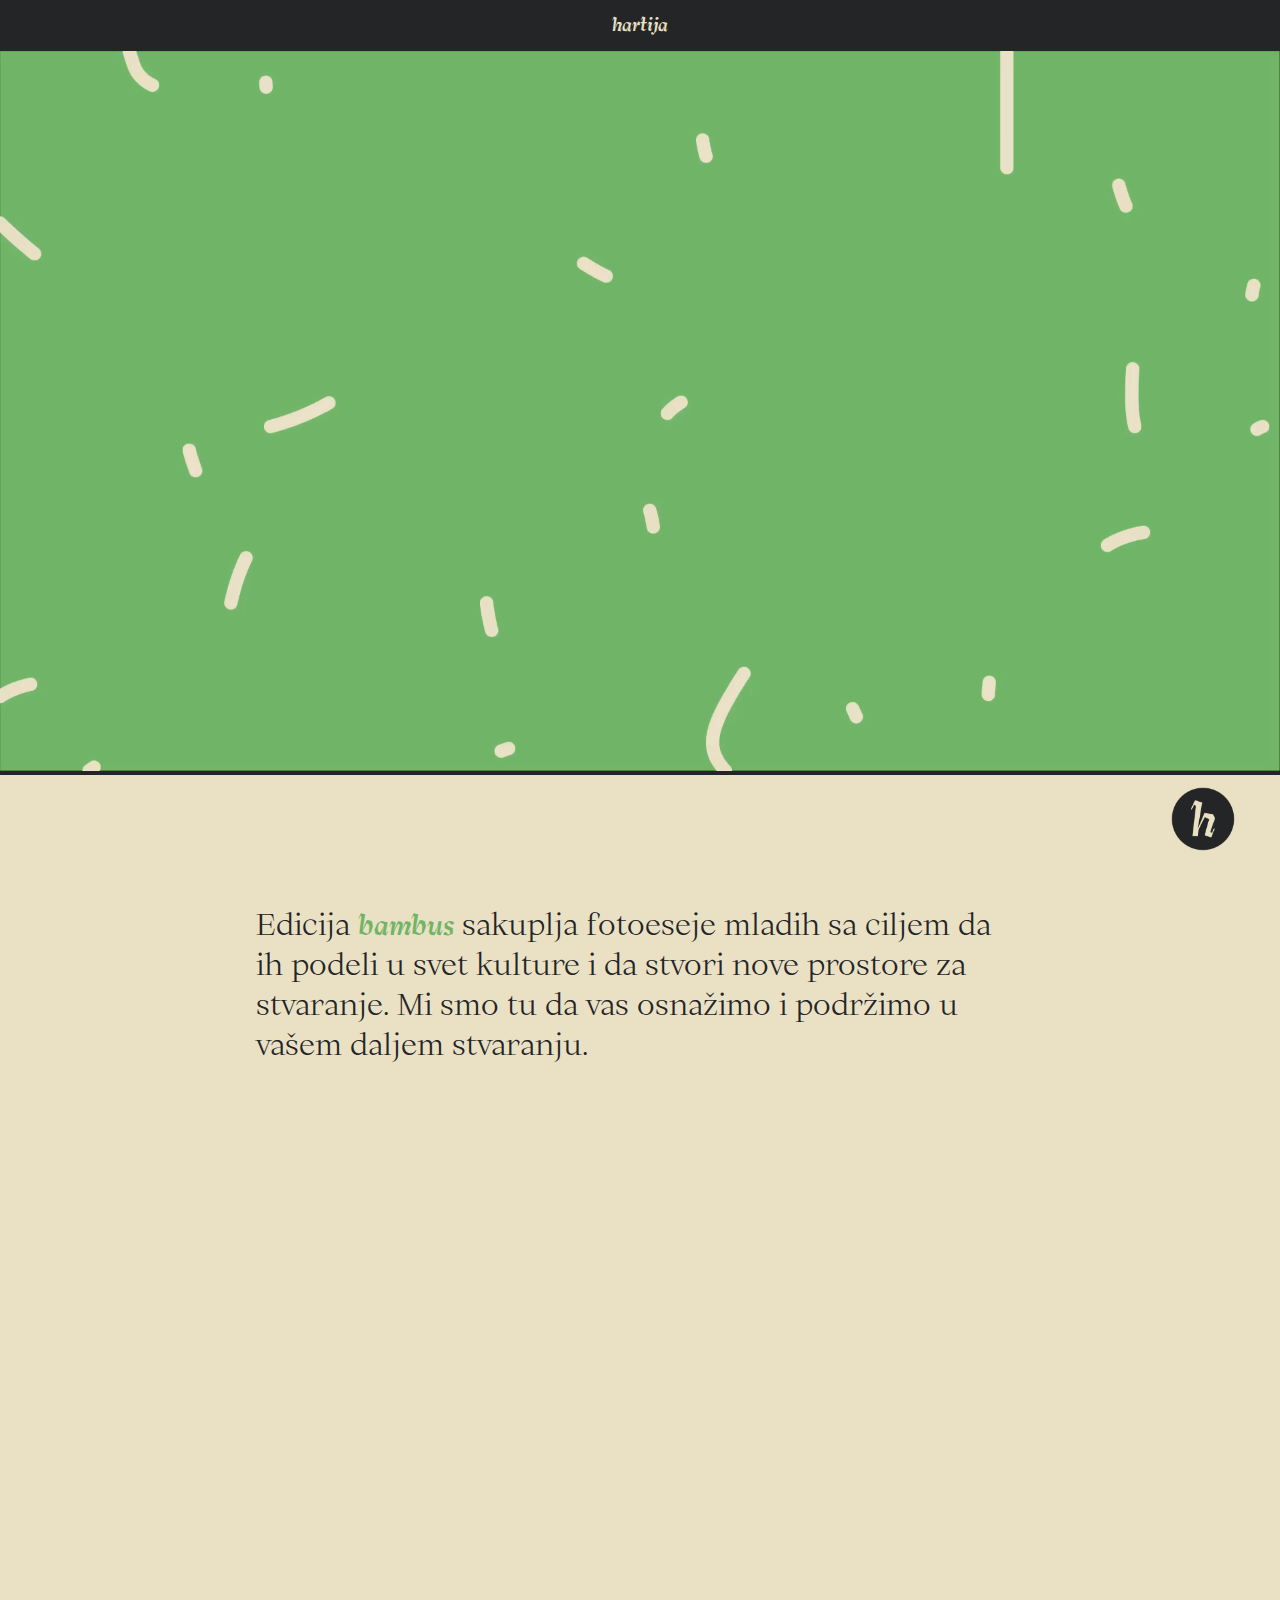
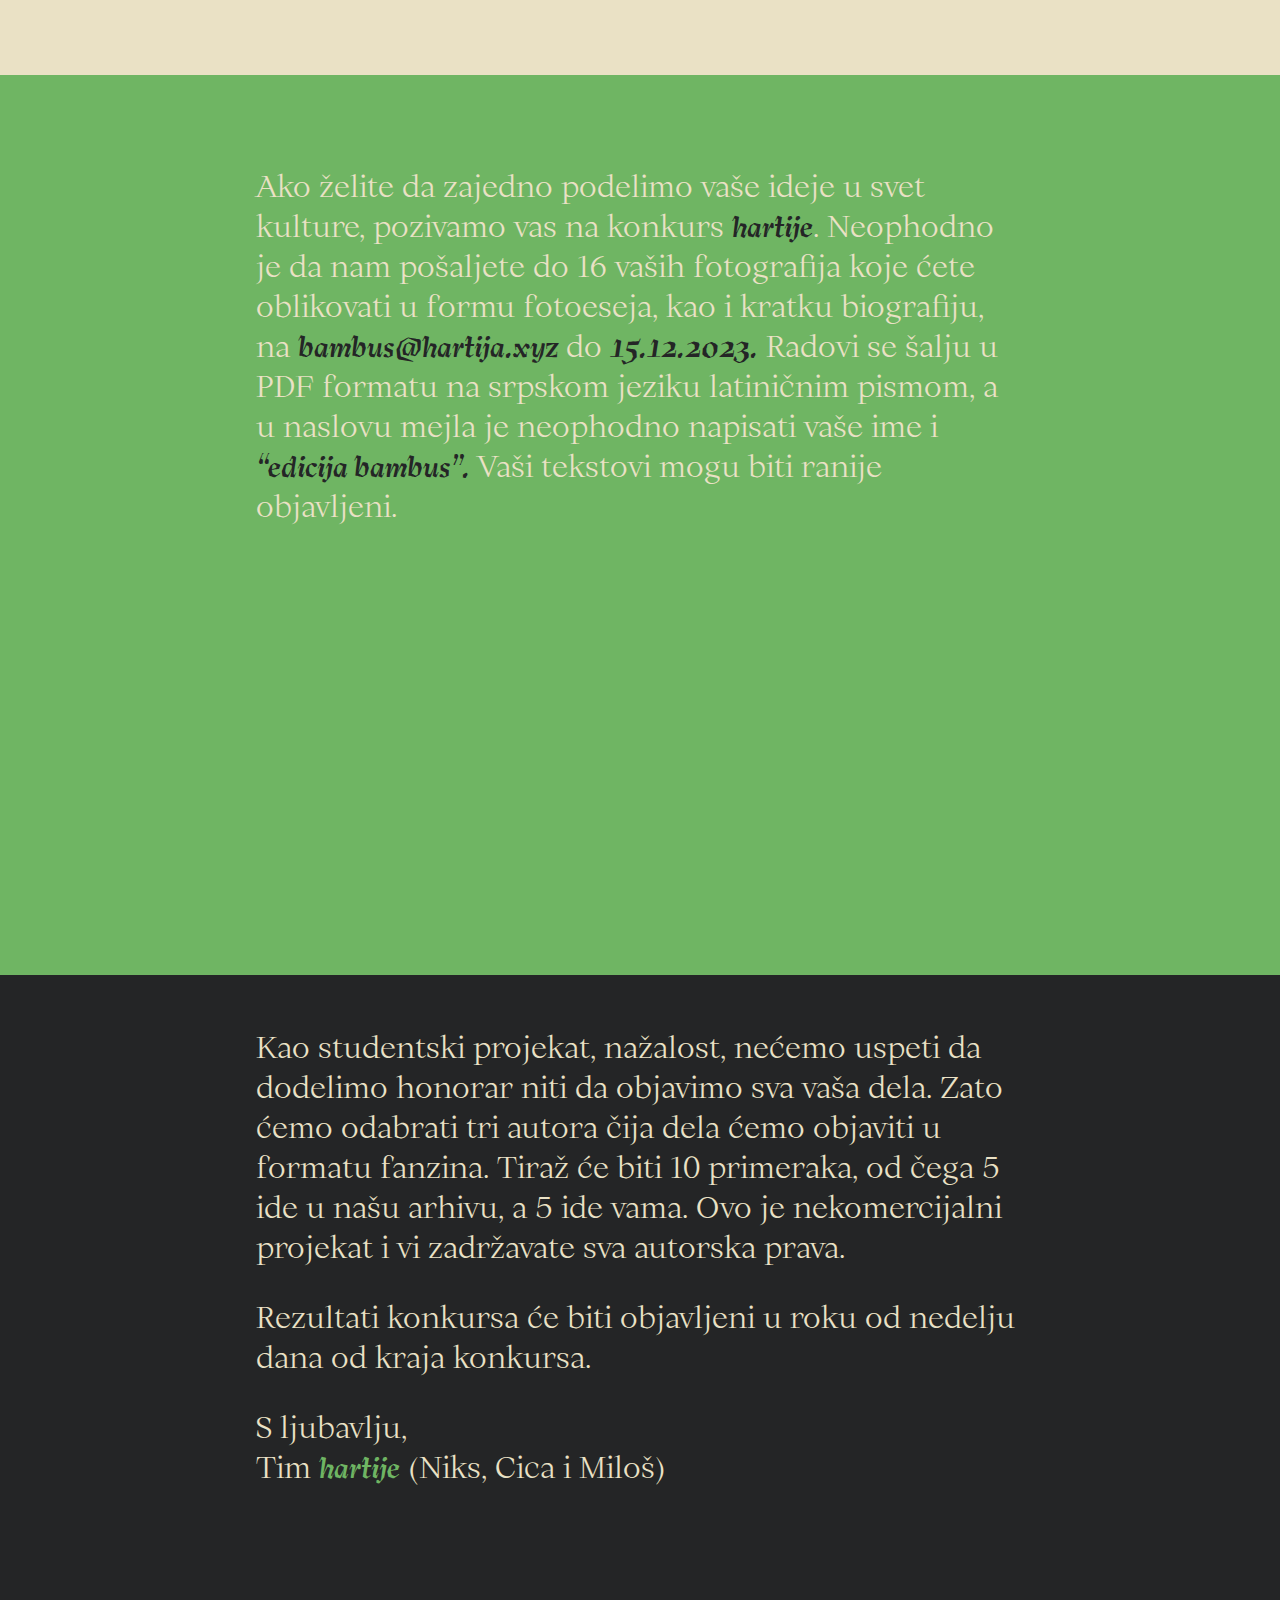
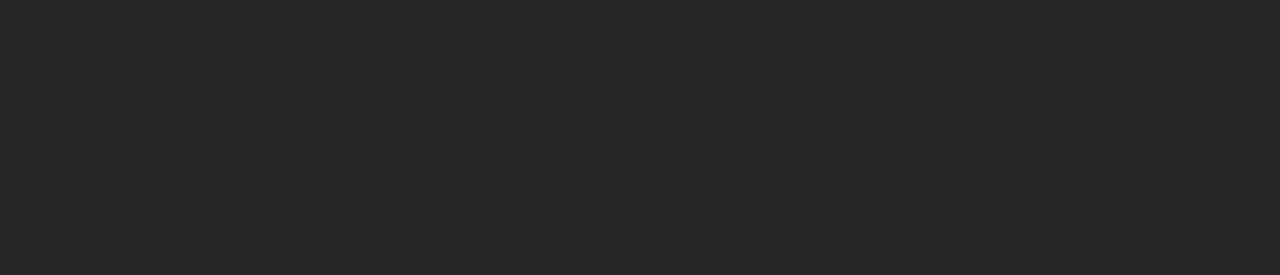
==== commit ddbc9ecf: "2.0 beta 1" ====
--- a/html/bambus.html
+++ b/html/bambus.html
@@ -5,20 +5,13 @@
 	<meta name="viewport" content="width=device-width, initial-scale=1">
 	<title>bambus</title>
 	<link rel="stylesheet" type="text/css" href="./bambus.css">
+    <script src="https://ajax.googleapis.com/ajax/libs/jquery/3.7.1/jquery.min.js"></script>
 </head>
 <body>
 	<header>
 		<div id="naslov">
 			<a href="../index.html"><h1>hartija</h1></a>
 		</div>
-
-		<nav>
-			<h1>
-				<a href="./lan.html" class="lan">lan</a>
-				<a href="./pamuk.html" class="pamuk">pamuk</a>
-				<a href="./bambus.html" class="bambus">bambus</a>
-			</h1>
-		</nav>
 	</header>
 	
 	<section class="vid">
@@ -56,9 +49,26 @@
 	</section>
 
 	<section class="grid">
-		<a href="./lan.html"><img src="../images/lan active.gif"></a>
-		<a href="./pamuk.html"><img src="../images/pamuk active.gif"></a>
-		<a href="./bambus.html"><img src="../images/bambus active.gif"></a>
+		<a class="tag" href="../html/lan.html"><img src="../images/lan active.gif"></a>
+		<a class="tag" href="../html/pamuk.html"><img src="../images/pamuk active.gif"></a>
+		<a class="tag" href="../html/bambus.html"><img src="../images/bambus active.gif"></a>
+		<div class="button"><img src="../images/h.png"></div>
 	</section>
+
+	<script>
+		
+		$('.button').click(function() {
+		var clicks = $(this).data('clicks');
+		if (clicks) {
+			console.log("hover in");
+			$(".tag").css("visibility", "visible");
+		} else {
+			console.log("hover out");
+			$(".tag").css("visibility", "hidden");
+		}
+		  $(this).data("clicks", !clicks);
+		});
+
+    </script>
 </body>
 </html>--- a/html/bambus.css
+++ b/html/bambus.css
@@ -1,7 +1,7 @@
 @font-face {
   font-family: "Antikva Neue";
-  src: url('../fonts/Antikva Neue.woff2') format('woff2'),
-       url('../fonts/Antikva Neue.woff') format('woff');
+  src: url('../fonts/Antikva Neue Bold.woff2') format('woff2'),
+       url('../fonts/Antikva Neue Bold.woff') format('woff');
   font-weight: 700;
   font-style: italic;
 }
@@ -23,76 +23,47 @@
 }
 
 header {
-  position: sticky;
-  z-index: 100;
+  position: relative;
   top: 0;
   margin: 0;
-  padding: 10px 0 10px 0;
-  background-color: #eae1c5;
-  display: grid;
-  grid-template-columns: auto auto;
-}
-
-header h1 {
+  padding: 15px 0 15px 0;
+  background-color: #242526;
+  display: inline;
+}
+
+#naslov h1 {
   font-family: "Antikva Neue", serif;
   font-weight: 700;
   font-style: italic;
   font-size: 20px;
-  color: #242526;
-  width:200px;
-  margin: 0;  
-}
-
-.naslov a {
-  font-family: "Antikva Neue", serif;
-  font-weight: 700;
-  font-style: italic;
-  font-size: 20px;
-  text-decoration: none;
-  color: #242526;
-  width:200px;
-  margin: 0;  
-}
-
-.naslov a:hover{
-  font-family: "Ortica Linear Light";
+  text-decoration: none;
+  color: #eae1c5;
+  width:100vw;
+  text-align: center;
+}
+
+#naslov a:link {
+  text-decoration: none;
+}
+
+#naslov a:hover {
+  font-family: "Antikva Neue";
   font-family: 100;
-  font-size: 20px;
-}
-
-header p{
-  font-family: "Ortica Linear Light", serif;
-  font-weight: 100;
-  font-size: 20px;
-  color: #242526;
-  margin: 0;
-}
-
-nav a {
-  color: #242526;
-  text-decoration: none;
-}
-
-nav a.lan:hover {
-  color: #868BE9;
-}
-
-nav a.pamuk:hover {
-  color: #FF3D5A;
-}
-
-nav a.bambus:hover {
-  color: #6FB563;
+  font-size: 20px;  
+  text-decoration: underline;
+  color: #eae1c5;
+}
+
+#naslov a:visited {
+  text-decoration: none;
+  color: #eae1c5;
+
 }
 
 #naslov {
-  margin-left: 30px;
-  justify-self: left;
-}
-
-nav {
-  margin-right: 30px;
-  justify-self: right;
+  position: relative;
+  align-content: center;
+  justify-content: center;
 }
 
 section.vid div.holder {
@@ -198,18 +169,22 @@
 }
 
 section.grid {
+  position: fixed;
+  right: 5vh;
+  bottom: 5vh;
   display: grid;
-  margin: 5vh 5vw 5vh 15vw;
-  grid-row-gap: 5vw;
-  grid-column-gap: 5vw;
+  grid-row-gap: 2vw;
+  grid-column-gap:2vw;
+}
+
+section.grid img{
+  width: 5vw;
   justify-content: center;
   align-items: center;
 }
 
-section.grid img{
-  width: 50%;
-  justify-content: center;
-  align-items: center;
+section.grid .tag {
+  visibility: hidden;
 }
 
 
@@ -219,7 +194,11 @@
     }
 
     section.grid {
-      grid-template-columns: auto auto auto;
+      grid-template-columns: auto auto auto auto;
+    }
+
+    section.grid img {
+      width: 10vw;
     }
 
     section#bambus-01 {
@@ -254,7 +233,7 @@
     }
 
     section.grid {
-      grid-template-columns: auto auto auto;
+      grid-template-columns: auto;
     }
 
     section#bambus-01 {
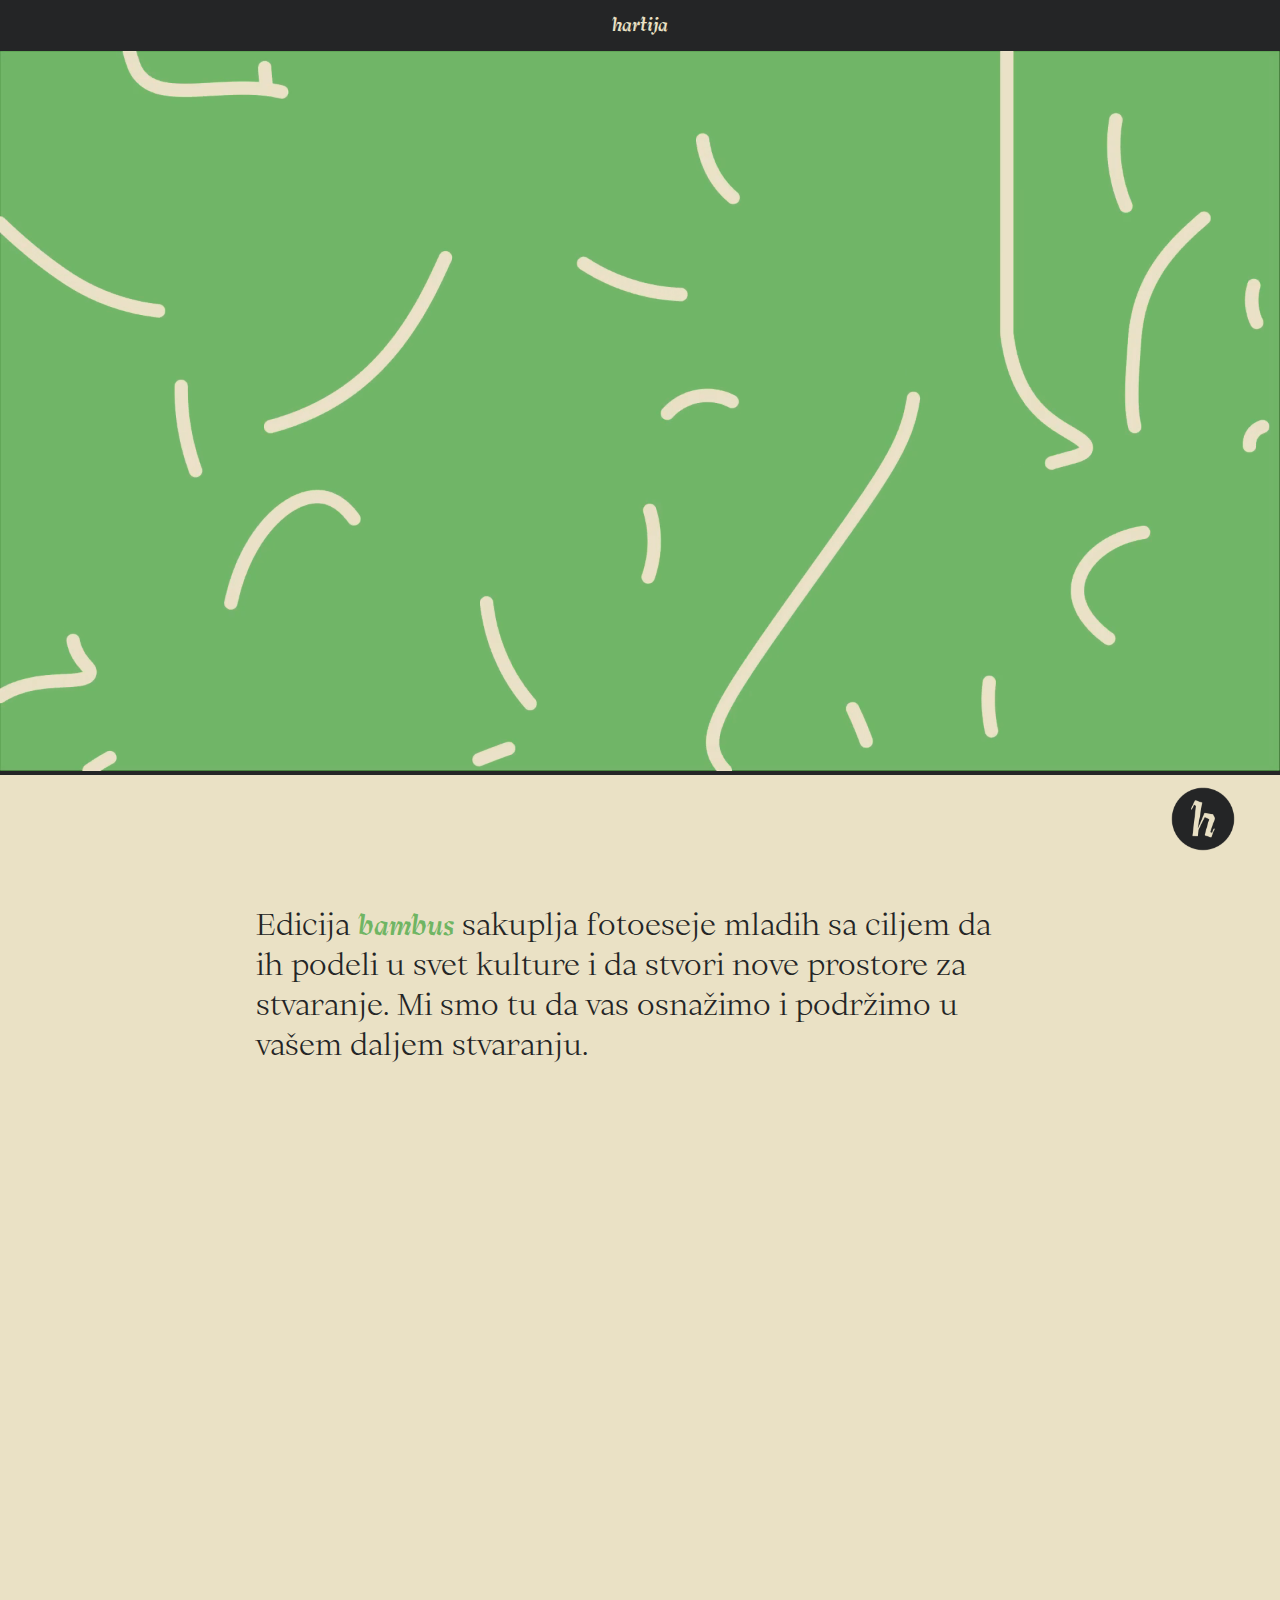
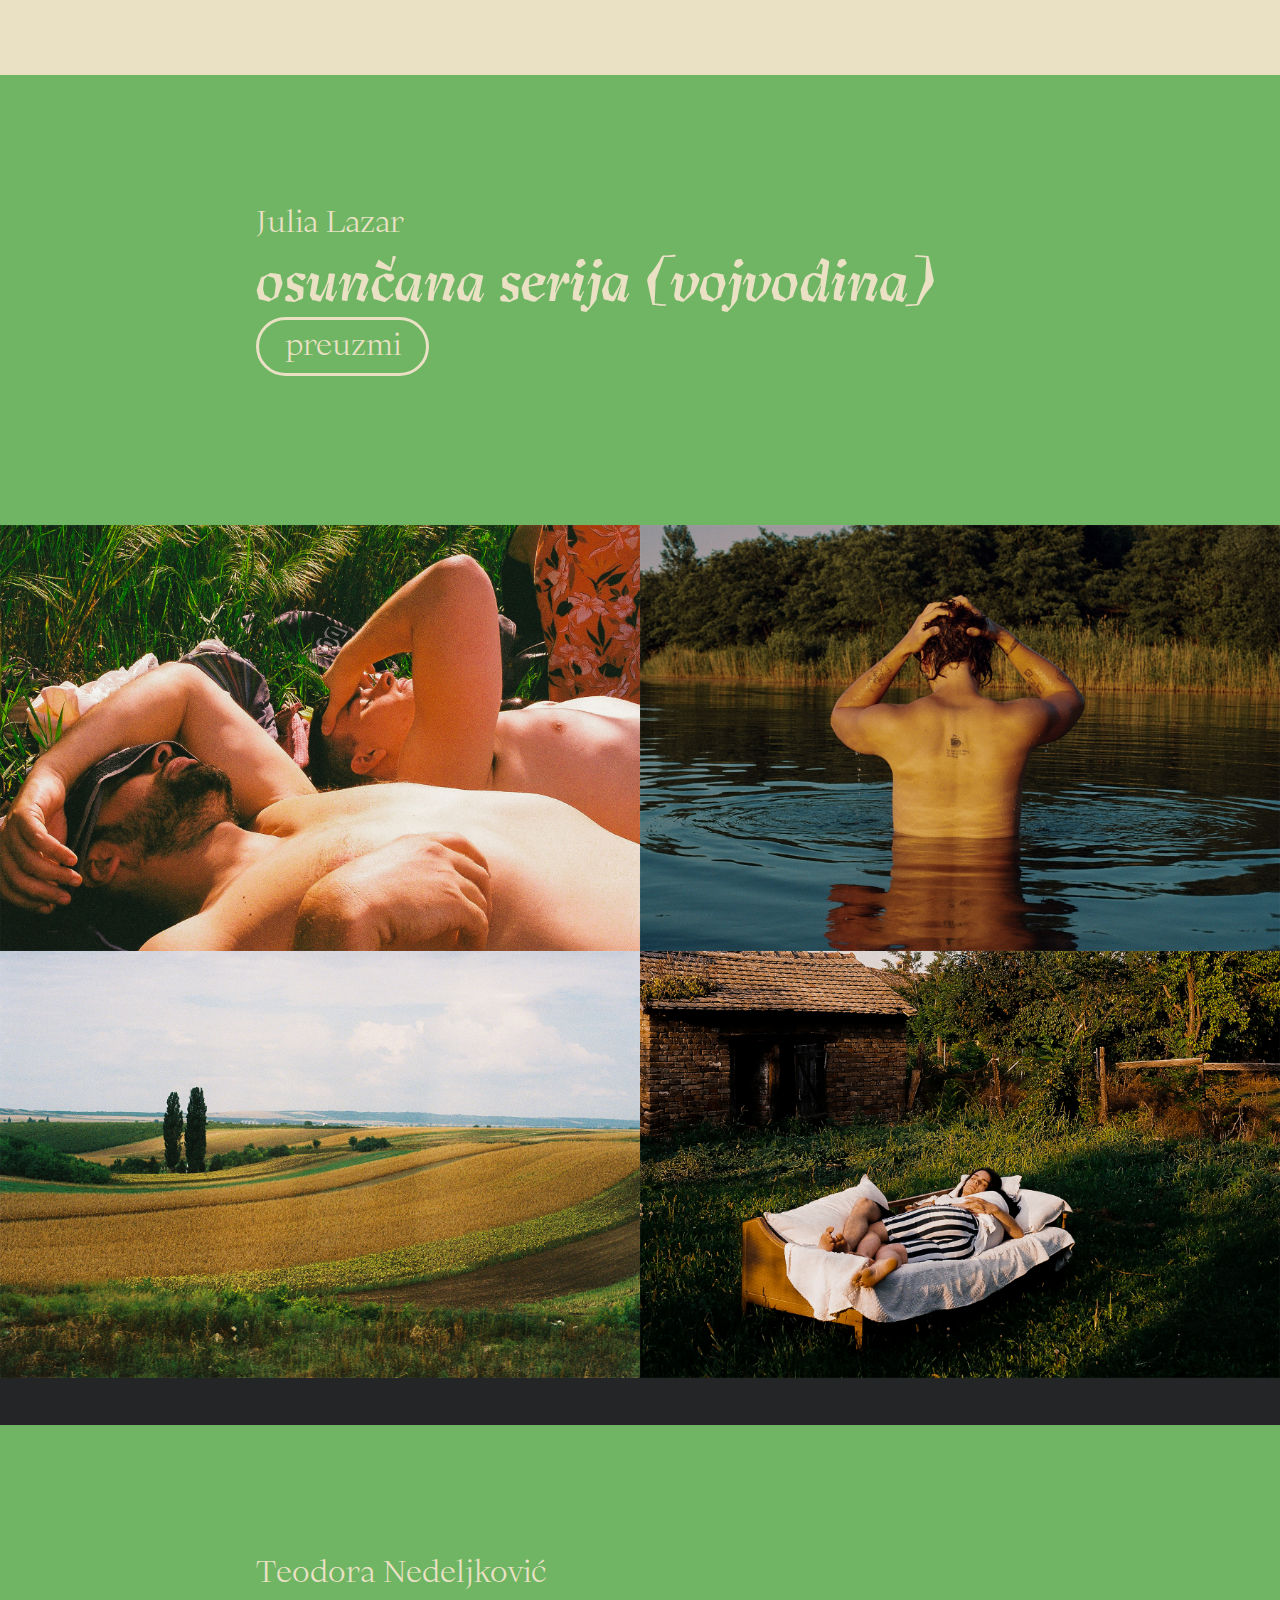
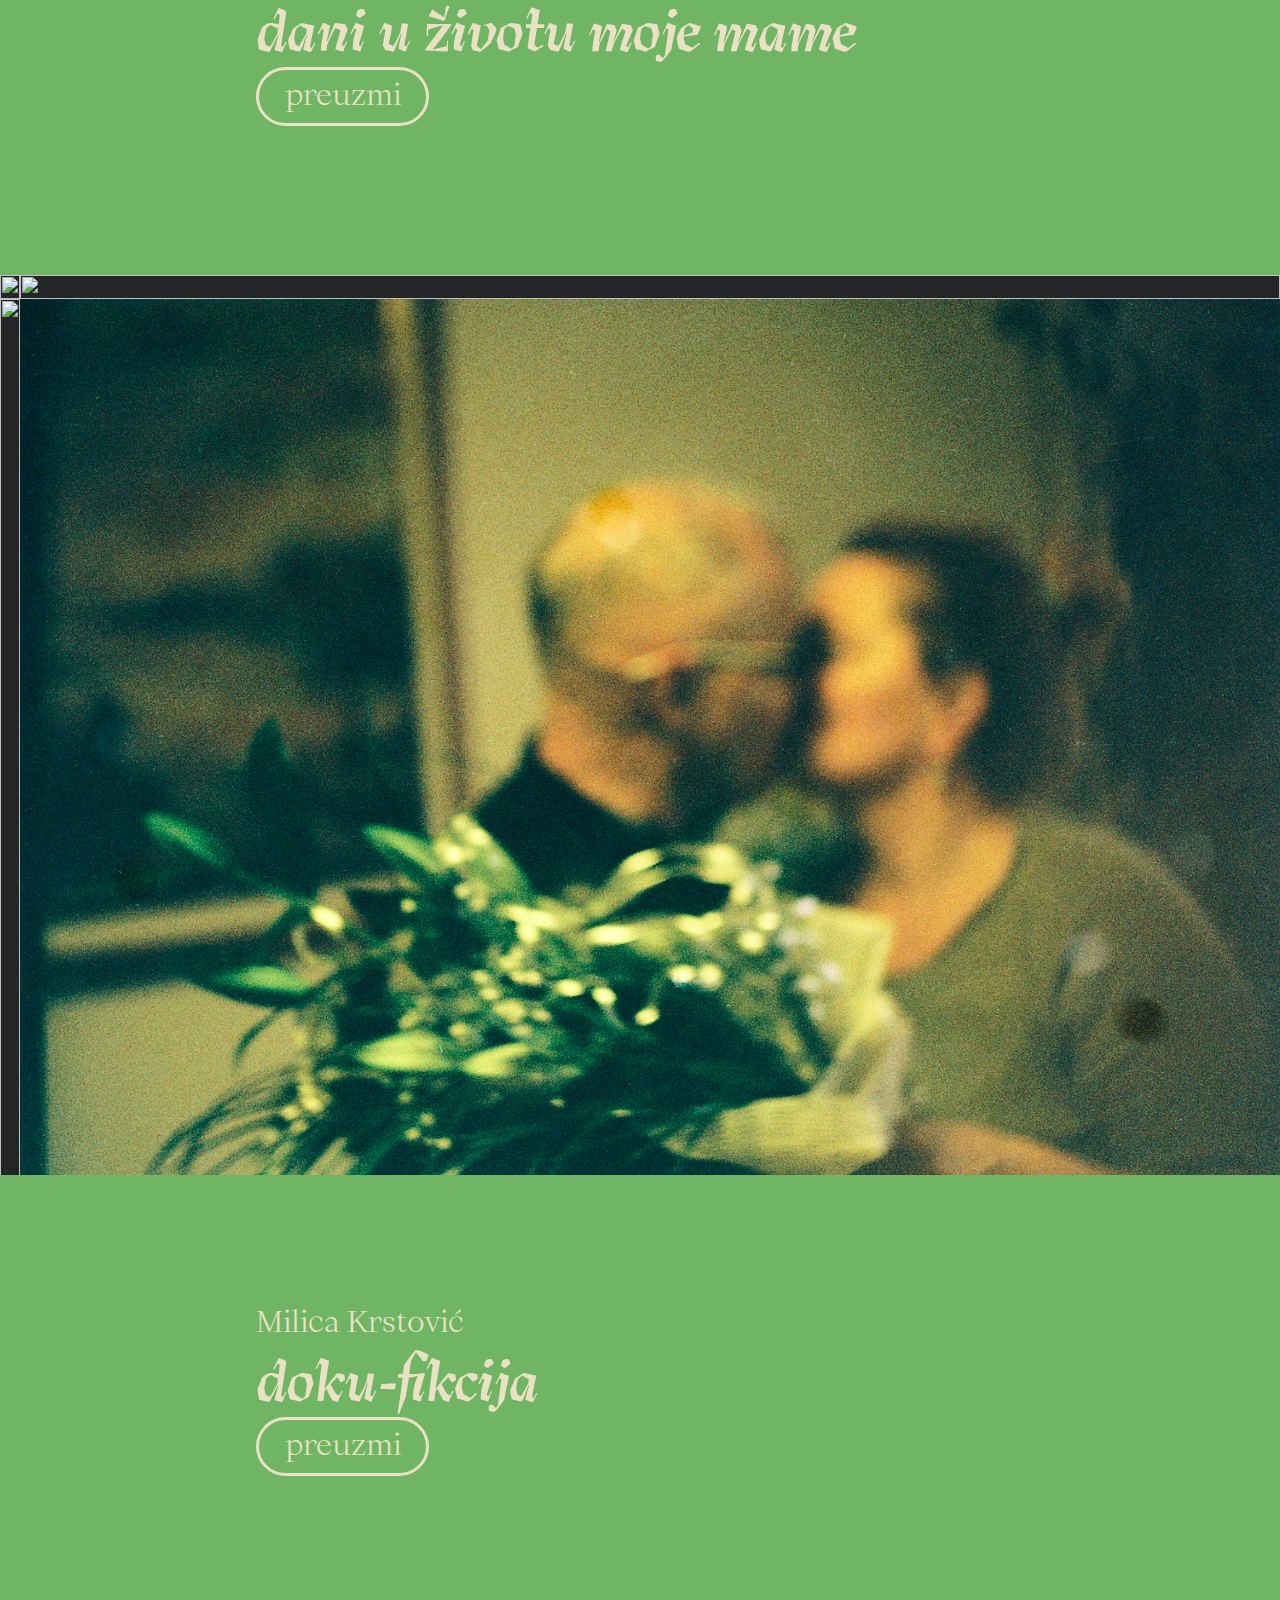
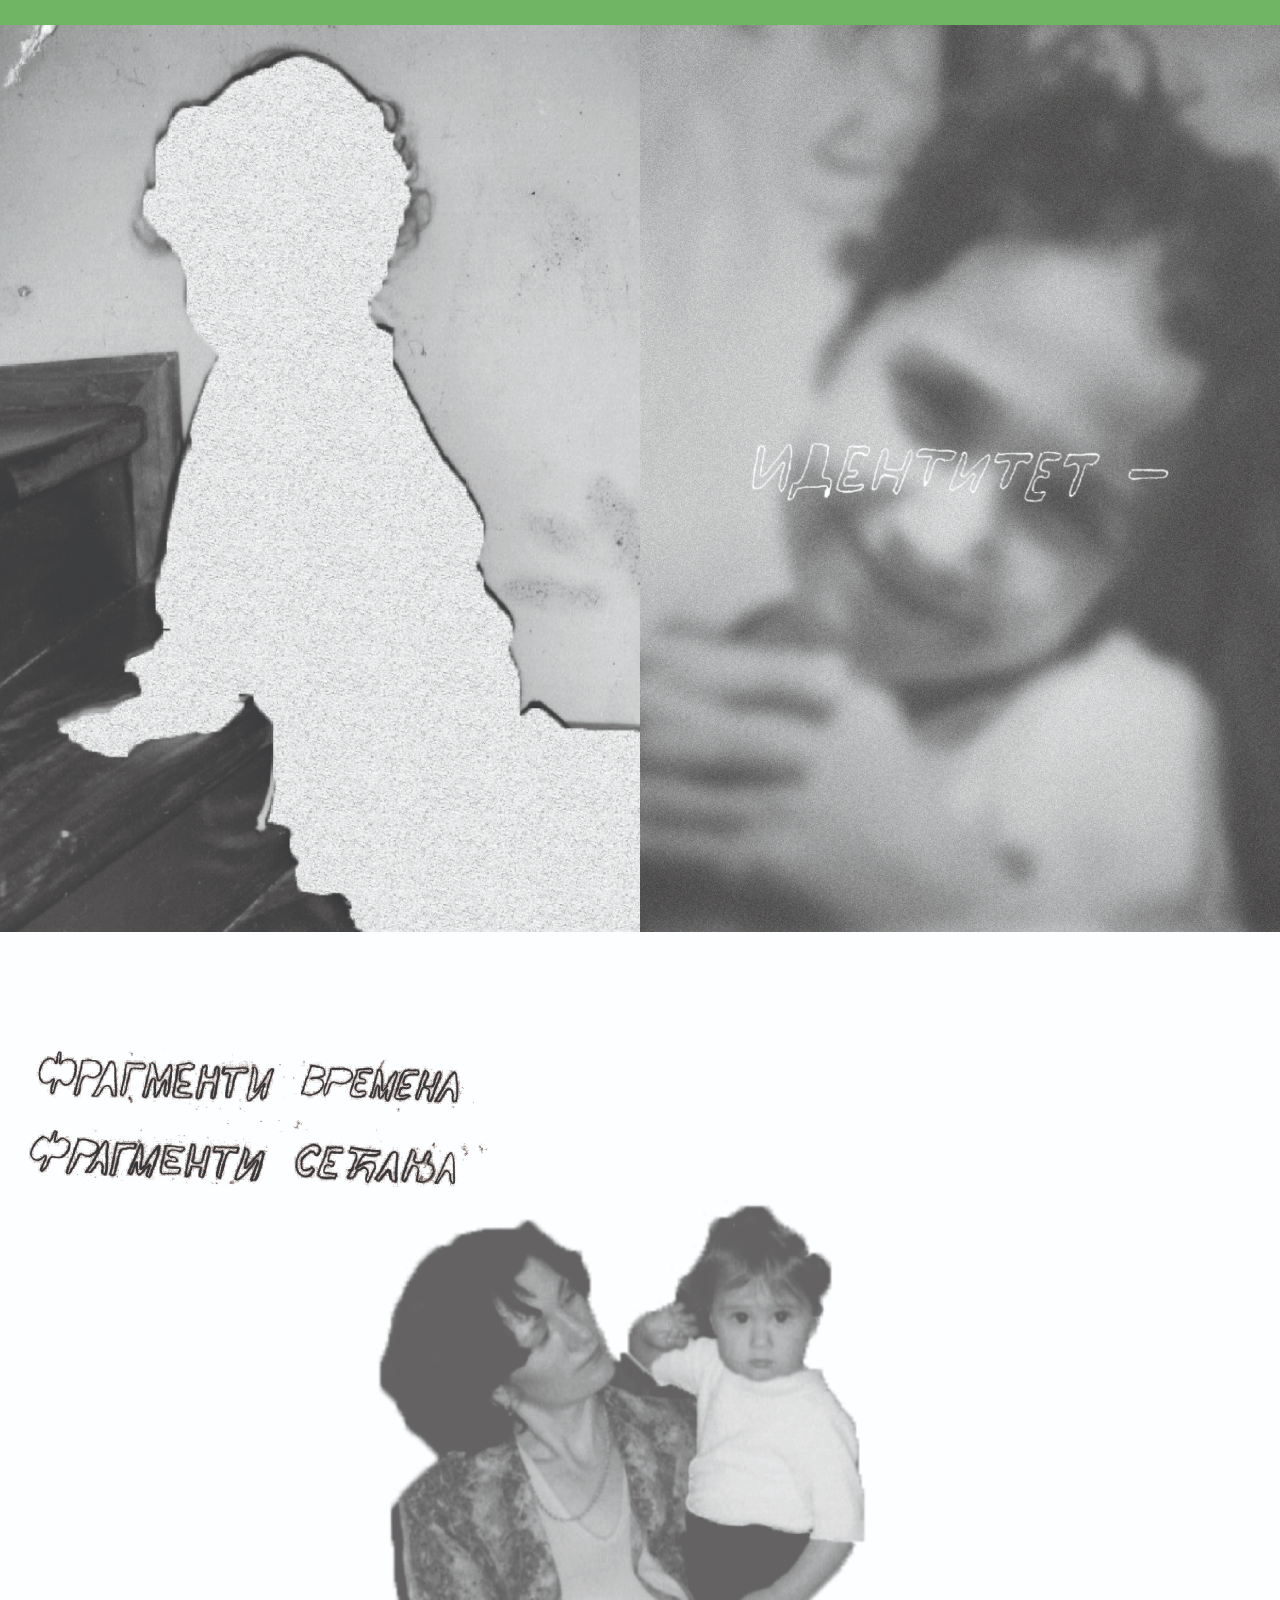
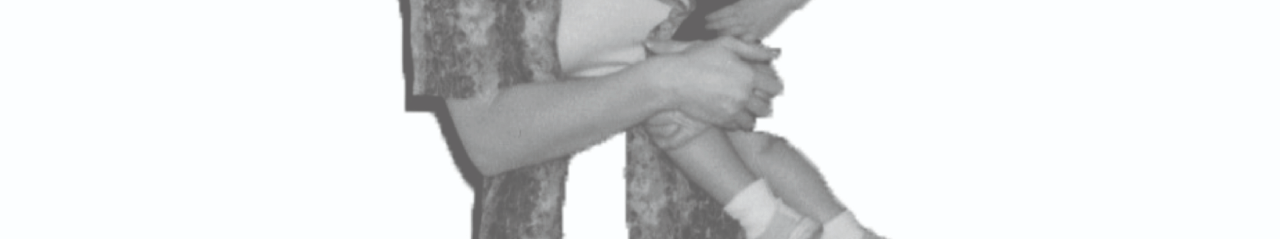
==== commit a5fce633: "bambus" ====
--- a/html/bambus.html
+++ b/html/bambus.html
@@ -32,19 +32,53 @@
 
 	<section id="bambus-02">
 		<div class="text-holder">
-			<p>Ako želite da zajedno podelimo vaše ideje u svet kulture, pozivamo vas na konkurs <span class="bambus">hartije</span>. Neophodno je da nam pošaljete do 16 vaših fotografija koje ćete oblikovati u formu fotoeseja, kao i kratku biografiju, na <a href="mailto:bambus@hartija.xyz">bambus@hartija.xyz</a> do <span class="bambus">15.12.2023.</span> Radovi se šalju u PDF formatu na srpskom jeziku latiničnim pismom, a u naslovu mejla je neophodno napisati vaše ime i <span class="bambus">“edicija bambus”.</span> Vaši tekstovi mogu biti ranije objavljeni.
-			</p>
+			<p>Julia Lazar</p>
+			<h1>osunčana serija (vojvodina)</h1>
+			<a href="../images/julia-lazar-0.pdf" class="btn">preuzmi</a>
 		</div>
 	</section>
 
 	<section id="bambus-03">
+		<div class="photo-grid-julia-lazar">
+			<img src="../images/julia-lazar-1.jpg">
+			<img src="../images/julia-lazar-2.jpg">
+			<img src="../images/julia-lazar-3.jpg">
+			<img src="../images/julia-lazar-4.jpg">
+		</div>
+	</section>
+
+
+	<section id="bambus-02">
 		<div class="text-holder">
-			<p>Kao studentski projekat, nažalost, nećemo uspeti da dodelimo honorar niti da objavimo sva vaša dela. Zato ćemo odabrati tri autora čija dela ćemo objaviti u formatu fanzina. Tiraž će biti 10 primeraka, od čega 5 ide u našu arhivu, a 5 ide vama. Ovo je nekomercijalni projekat i vi zadržavate sva autorska prava.
-			</p>
-			<p>Rezultati konkursa će biti objavljeni u roku od nedelju dana od kraja konkursa.
-			</p>
-			<p>S ljubavlju, <br> Tim <span class="bambus">hartije</span> (Niks, Cica i Miloš)
-			</p>
+			<p>Teodora Nedeljković</p>
+			<h1>dani u životu moje mame</h1>
+			<a href="../images/teodora-nedeljkovic-0.pdf" class="btn">preuzmi</a>
+		</div>
+	</section>
+
+	<section id="bambus-03">
+		<div class="photo-grid-teodora-nedeljkovic">
+			<img src="../images/teodora-nedeljkovic-1.jpg">
+			<img src="../images/teodora-nedeljkovic-2.jpg">
+			<img src="../images/teodora-nedeljkovic-3.jpg">
+			<img src="../images/teodora-nedeljkovic-4.jpg">
+		</div>
+	</section>
+
+	<section id="bambus-02">
+		<div class="text-holder">
+			<p>Milica Krstović</p>
+			<h1>doku-fikcija</h1>
+			<a href="../images/milica-krstovic-0.pdf" class="btn">preuzmi</a>
+		</div>
+	</section>
+
+	<section id="bambus-03">
+		<div class="photo-grid-milica-krstovic">
+			<img src="../images/milica-krstovic-1.jpg">
+			<img src="../images/milica-krstovic-2.jpg">
+			<img src="../images/milica-krstovic-3.jpg">
+			<img src="../images/milica-krstovic-4.jpg">
 		</div>
 	</section>
 
--- a/html/bambus.css
+++ b/html/bambus.css
@@ -114,7 +114,7 @@
 }
 
 section#bambus-02 div.text-holder {
-  margin: 5% 20%;
+  margin: 10% 20%;
   display: block;
   position: absolute;
   justify-content: center;
@@ -122,19 +122,39 @@
 }
 
 section#bambus-02 p{
+  margin: 0.1vh 0;
   font-family: "Ortica Linear Light", serif;
   font-weight: 100;
   display: block;
   color: #eae1c5;
 }
 
-section#bambus-02 a, span {
-  font-family: "Antikva Neue";
-  font-weight: 700;
-  font-style: italic;
-  text-decoration: none;
-  display: inline;
-  color: #242526;
+section#bambus-02 h1{
+  margin: 0.1vh 0;
+  font-family: "Antikva Neue", serif;
+  font-weight: 700;
+  display: block;
+  color: #eae1c5;
+}
+
+section#bambus-02 a.btn{
+  position: absolute;;
+  display:inline-block;
+  padding:0.5vw 2vw;
+  border:0.1em solid #eae1c5;
+  border-radius:50px;
+  box-sizing: border-box;
+  text-decoration:none;
+  font-family:"Ortica Linear Light", serif;
+  font-weight:100;
+  font-style: normal;
+  color:#eae1c5;
+  text-align:center;
+}
+
+section#bambus-02 a.btn:hover{
+  color:#242526;
+  background-color:#eae1c5;
 }
 
 section#bambus-03 {
@@ -144,28 +164,37 @@
   padding: 0;
 }
 
-section#bambus-03 div.text-holder {
-  margin: 2% 20%;
-  display: block;
-  position: absolute;
-  justify-content: center;
-  align-content: center;
-}
-
-section#bambus-03 p{
-  font-family: "Ortica Linear Light", serif;
-  font-weight: 100;
-  display: block;
-  color: #eae1c5;
-}
-
-section#bambus-03 span {
-  font-family: "Antikva Neue";
-  font-weight: 700;
-  font-style: italic;
-  text-decoration: none;
-  display: inline;
-  color: #6FB563;
+section#bambus-03 .photo-grid-julia-lazar {
+  display:grid;
+  grid-template-columns: auto auto;
+}
+
+section#bambus-03 .photo-grid-julia-lazar img{
+  width: 100%;
+  height: 100%;
+  object-fit: cover;
+}
+
+section#bambus-03 .photo-grid-teodora-nedeljkovic {
+  display:grid;
+  grid-template-columns: auto auto;
+}
+
+section#bambus-03 .photo-grid-teodora-nedeljkovic img{
+  width: 100%;
+  height: 100%;
+  object-fit: cover;
+}
+
+section#bambus-03 .photo-grid-milica-krstovic {
+  display:grid;
+  grid-template-columns: auto auto;
+}
+
+section#bambus-03 .photo-grid-milica-krstovic img{
+  width: 100%;
+  height: 100%;
+  object-fit: cover;
 }
 
 section.grid {
@@ -210,7 +239,7 @@
     }
 
     section#bambus-02 {
-      height: 100vh;
+      height: 50vh;
     }
 
     section#bambus-02 div.text-holder {
@@ -245,7 +274,7 @@
     }
 
     section#bambus-02 {
-      height: 100vh;
+      height: 50vh;
     }
 
     section#bambus-02 div.text-holder {
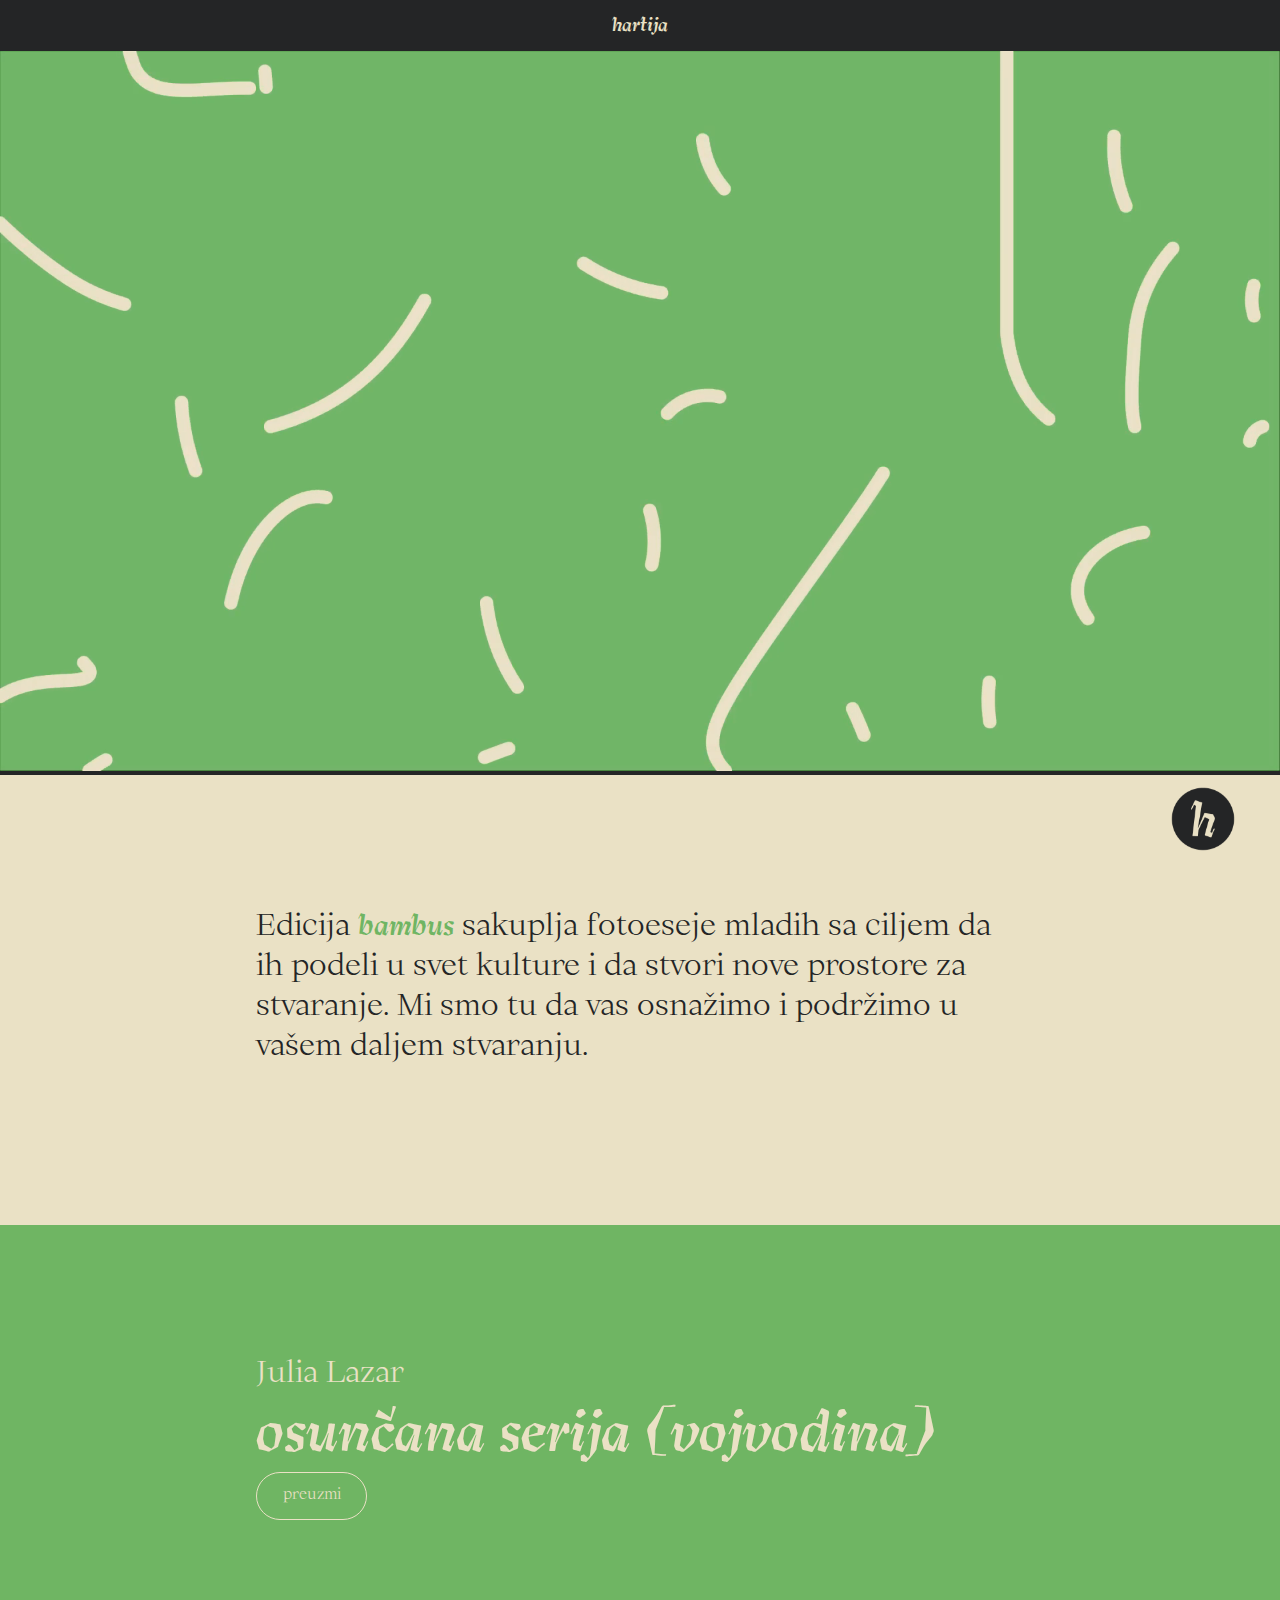
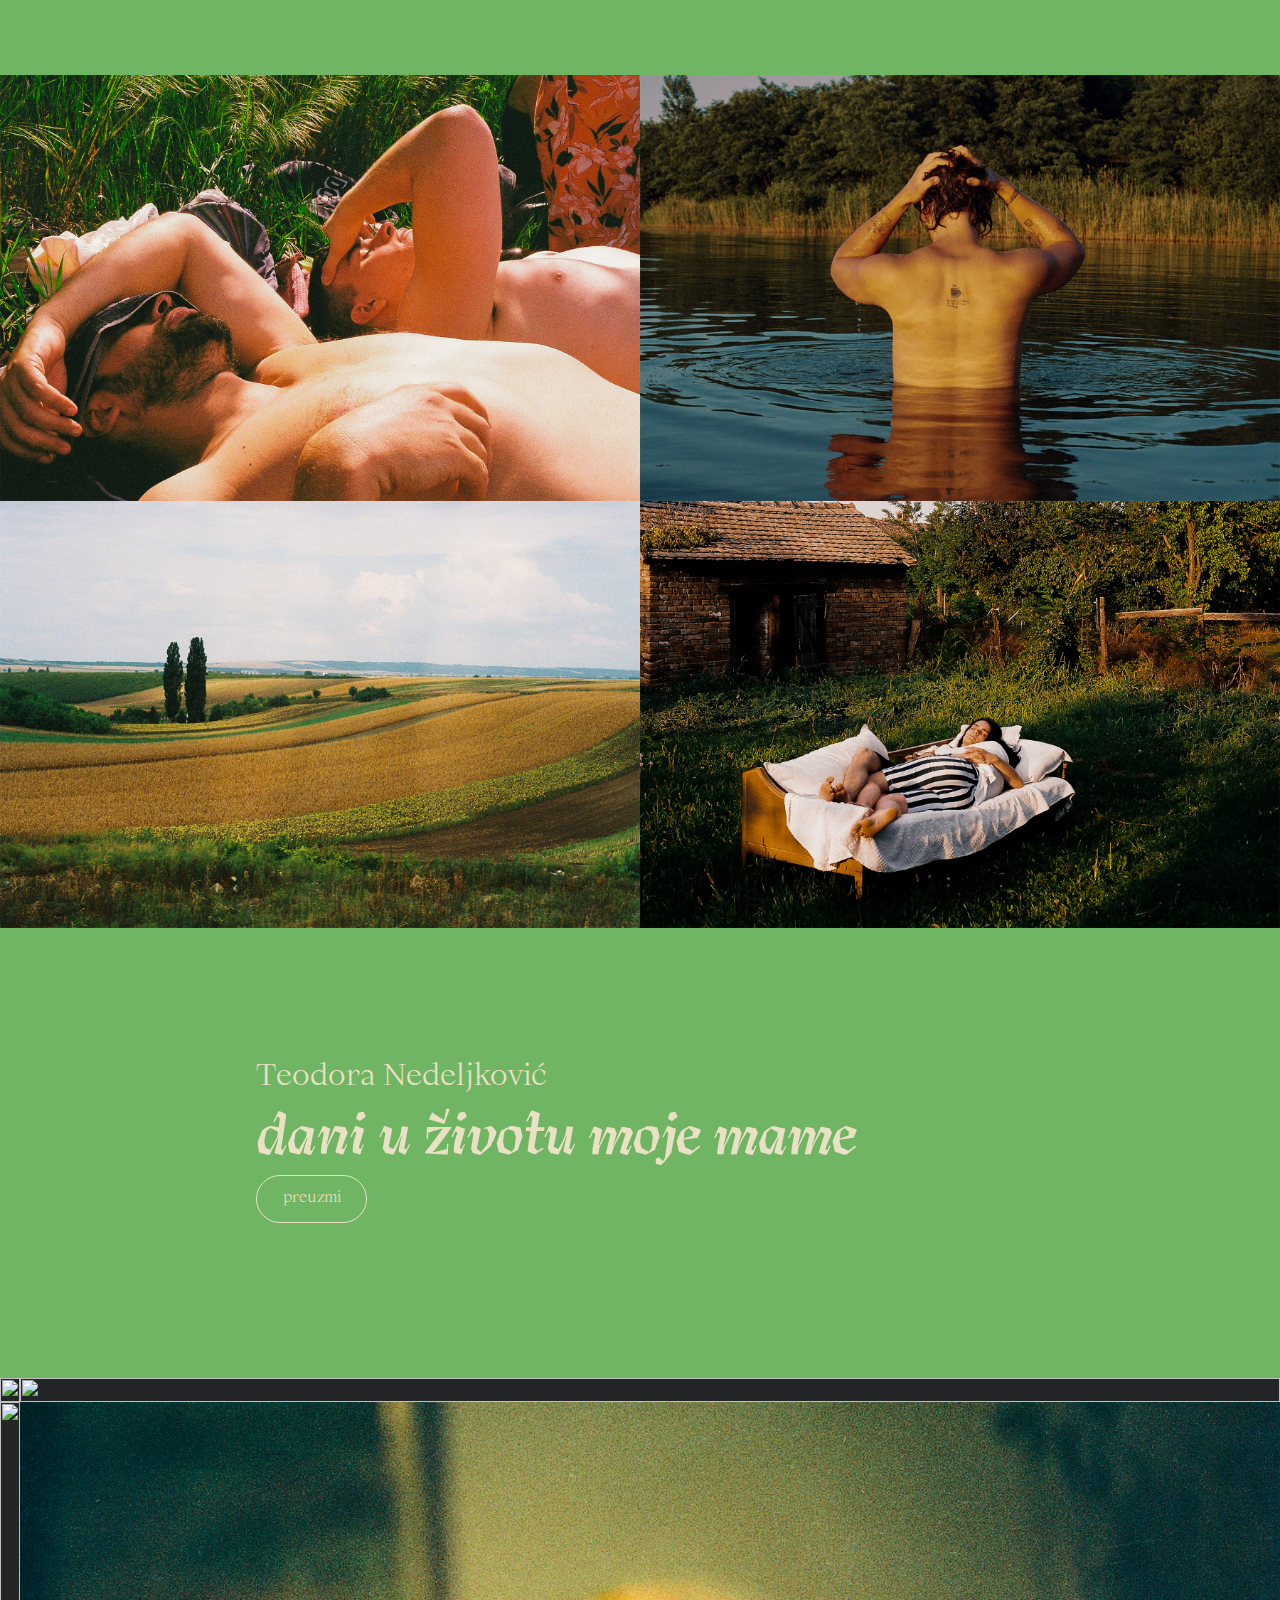
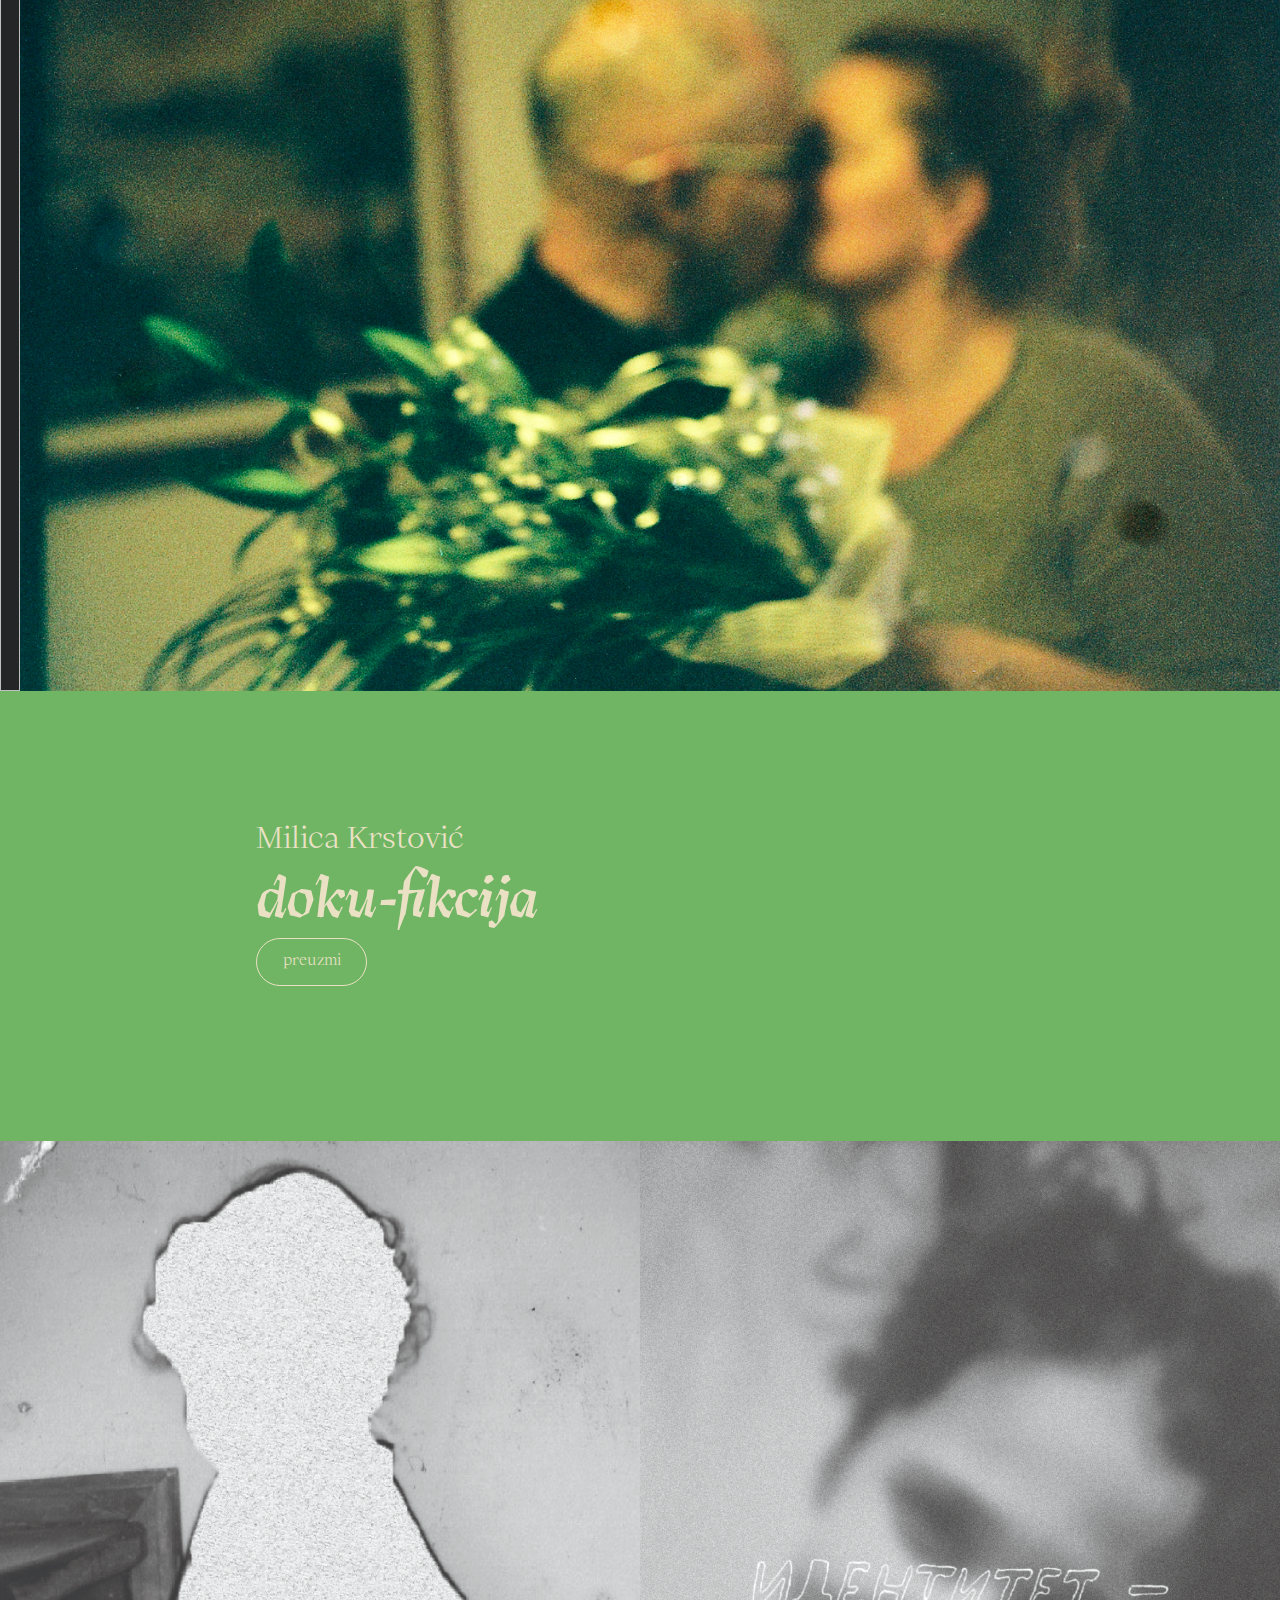
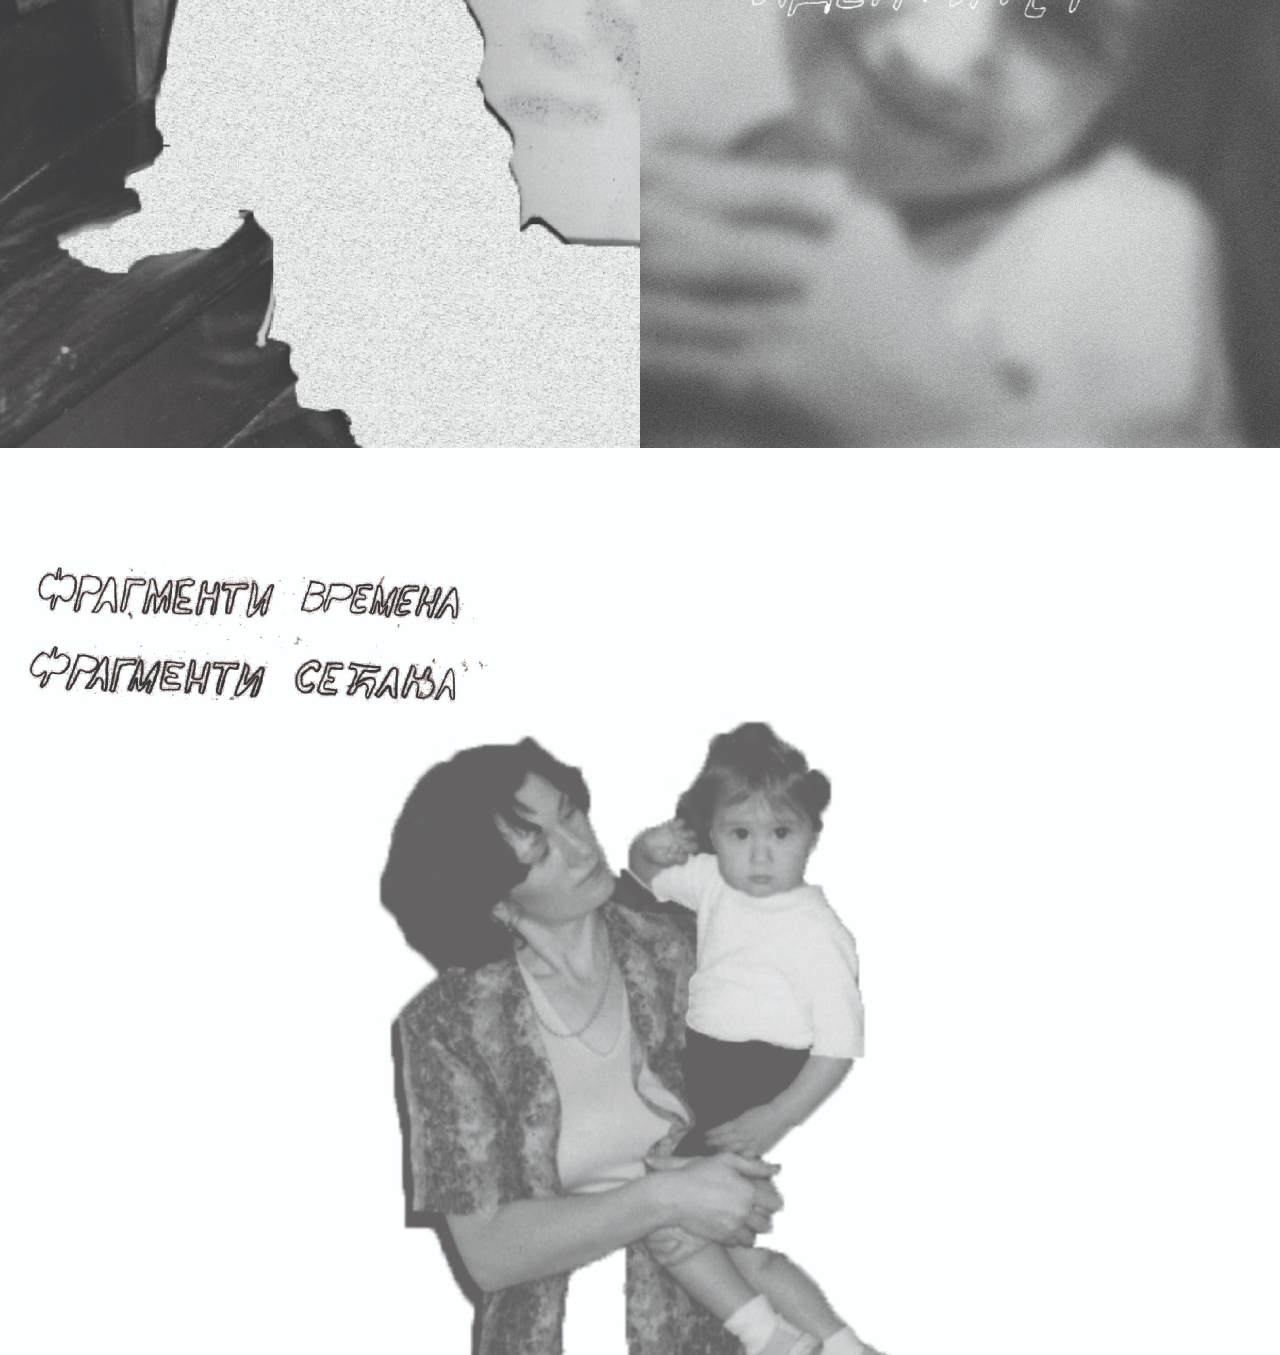
==== commit 087f921c: "playsinline" ====
--- a/html/bambus.html
+++ b/html/bambus.html
@@ -16,9 +16,9 @@
 	
 	<section class="vid">
 		<div class="holder">
-			<video src="../images/bambus landscape.mp4" id="desktop" autoplay muted loop>
+			<video src="../images/bambus landscape.mp4" id="desktop" autoplay muted loop playsinline>
 			</video>
-			<video src="../images/bambus portrait.mp4" id="mobile" autoplay muted loop>
+			<video src="../images/bambus portrait.mp4" id="mobile" autoplay muted loop playsinline>
 			</video>
 		</div>
 	</section>
--- a/html/bambus.css
+++ b/html/bambus.css
@@ -3,7 +3,7 @@
   src: url('../fonts/Antikva Neue Bold.woff2') format('woff2'),
        url('../fonts/Antikva Neue Bold.woff') format('woff');
   font-weight: 700;
-  font-style: italic;
+  font-style: normal;
 }
 
 
@@ -34,7 +34,7 @@
 #naslov h1 {
   font-family: "Antikva Neue", serif;
   font-weight: 700;
-  font-style: italic;
+  font-style: normal;
   font-size: 20px;
   text-decoration: none;
   color: #eae1c5;
@@ -101,7 +101,7 @@
 section#bambus-01 span {
   font-family: "Antikva Neue";
   font-weight: 700;
-  font-style: italic;
+  font-style: normal;
   display: inline;
   color: #6FB563;
 }
@@ -131,7 +131,8 @@
 
 section#bambus-02 h1{
   margin: 0.1vh 0;
-  font-family: "Antikva Neue", serif;
+  font-family: 'Antikva Neue', serif;
+  font-style: normal;
   font-weight: 700;
   display: block;
   color: #eae1c5;
@@ -140,12 +141,14 @@
 section#bambus-02 a.btn{
   position: absolute;;
   display:inline-block;
-  padding:0.5vw 2vw;
+  margin: 0.5vh 0;
+  padding:1vw 2vw;
   border:0.1em solid #eae1c5;
   border-radius:50px;
   box-sizing: border-box;
   text-decoration:none;
   font-family:"Ortica Linear Light", serif;
+  font-size: 15px;
   font-weight:100;
   font-style: normal;
   color:#eae1c5;
@@ -158,7 +161,6 @@
 }
 
 section#bambus-03 {
-  display: block;
   position: relative;
   background: #242526;
   padding: 0;
@@ -223,7 +225,7 @@
     }
 
     section.grid {
-      grid-template-columns: auto auto auto auto;
+      grid-template-columns: auto;
     }
 
     section.grid img {
@@ -231,62 +233,48 @@
     }
 
     section#bambus-01 {
-      height: 100vh;
+      height: 40dvh;
     }
 
     section#bambus-01 div.text-holder {
-      font-size: 20px;
+      font-size: 15px;
+    }
+
+    section#bambus-02 {
+      height: 25dvh;
+    }
+
+    section#bambus-02 div.text-holder {
+      font-size: 15px;
+    }
+}
+    
+@media screen and (min-width: 701px) {
+
+    #mobile {
+        display: none;
+    }
+
+    section.grid {
+      grid-template-columns: auto;
+    }
+
+    section#bambus-01 {
+      height: 50vh;
+      height: 50dvh;
+    }
+
+    section#bambus-01 div.text-holder {
+      font-size: 30px;
     }
 
     section#bambus-02 {
       height: 50vh;
-    }
-
-    section#bambus-02 div.text-holder {
-      font-size: 20px;
-    }
-
-    section#bambus-03 {
-      height: 100vh;
-    }
-
-    section#bambus-03 div.text-holder {
-      font-size: 20px;
-    }
-}
-    
-@media screen and (min-width: 701px) {
-
-    #mobile {
-        display: none;
-    }
-
-    section.grid {
-      grid-template-columns: auto;
-    }
-
-    section#bambus-01 {
-      height: 100vh;
-    }
-
-    section#bambus-01 div.text-holder {
-      font-size: 30px;
-    }
-
-    section#bambus-02 {
-      height: 50vh;
+      height: 50dvh;
     }
 
     section#bambus-02 div.text-holder {
       font-size: 30px;
     }
 
-    section#bambus-03 {
-      height: 100vh;
-    }
-
-    section#bambus-03 div.text-holder {
-      font-size: 30px;
-    }
-
 }